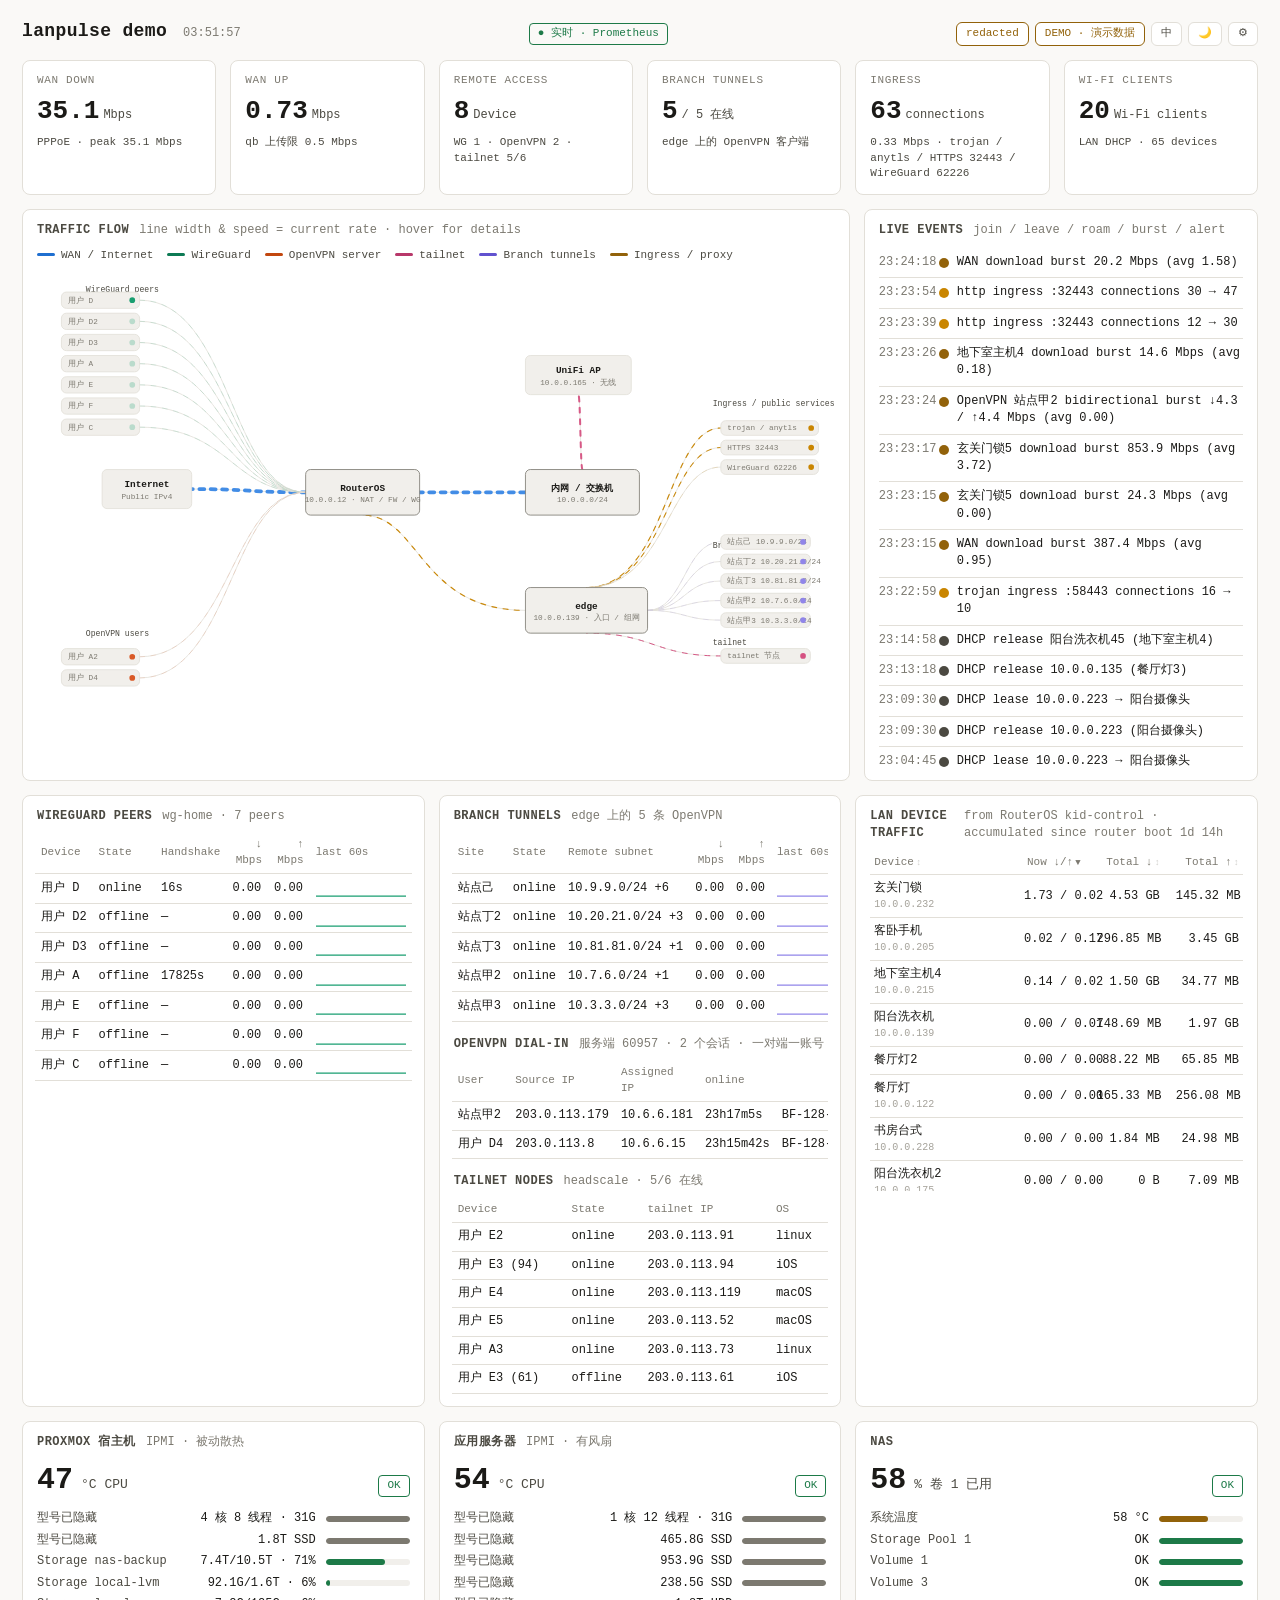
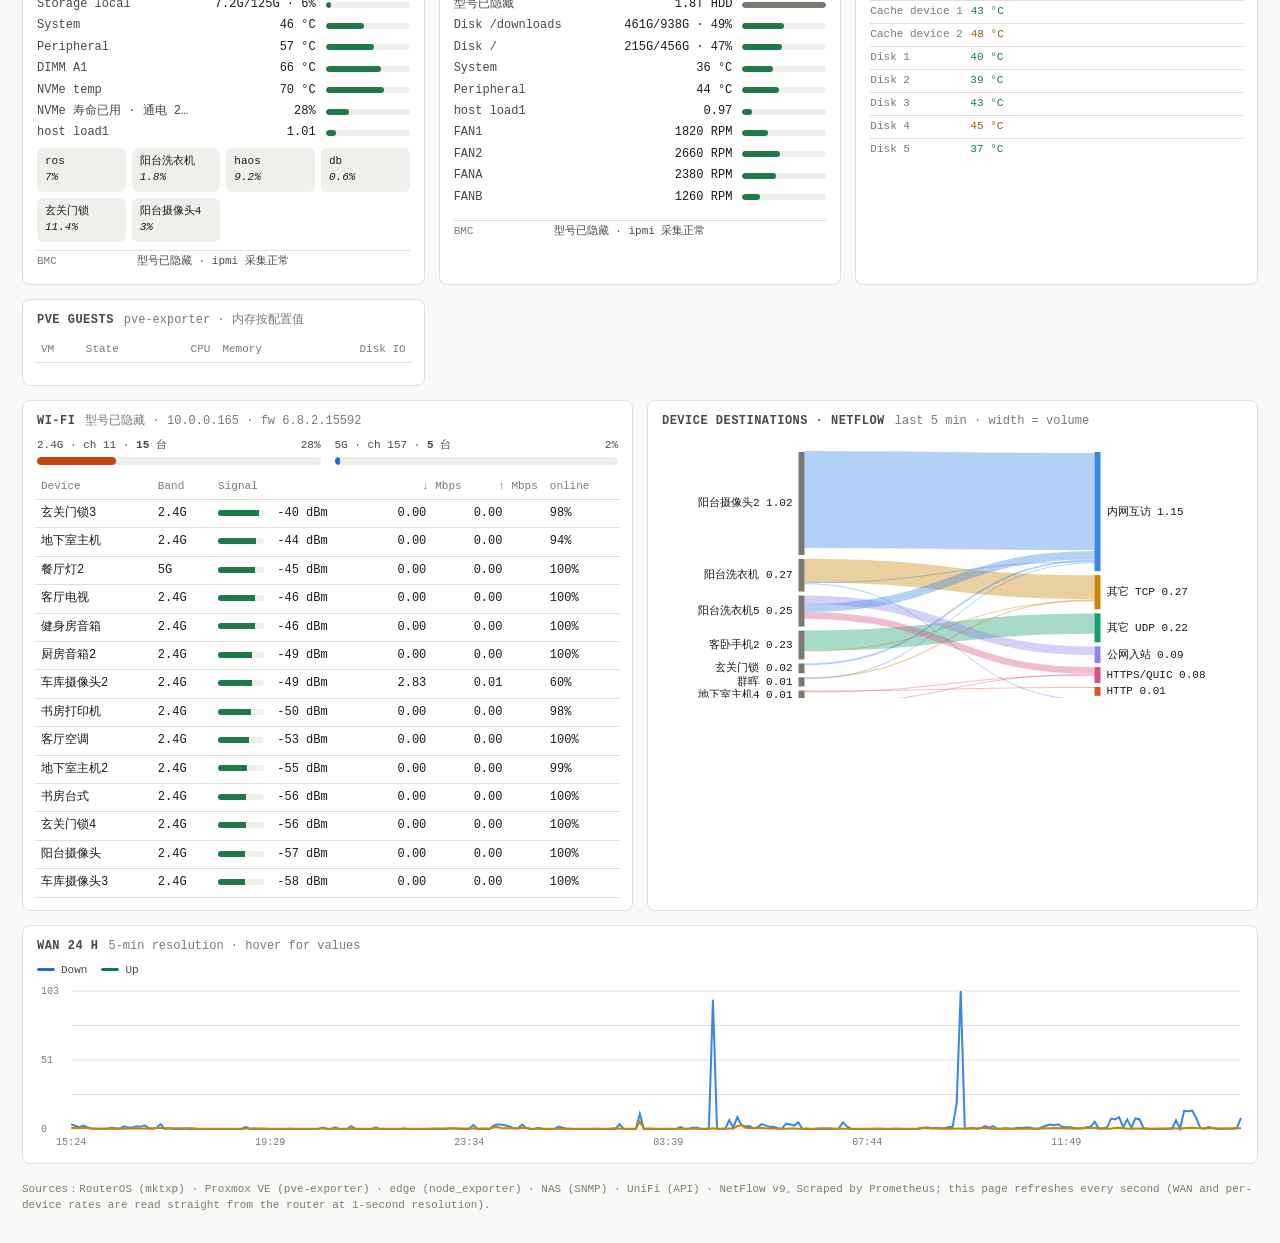
==== docs/demo/index.html @ 5fbbe5c6 "lanpulse: 家庭/小型网络的实时流向面板 一页看清: 谁在用带宽、流量从哪进来往哪去、隧道通不通、机器热不热。  - 1 秒粒度: WAN / 每设备 / 隧道速率直连路由器算差值, 不受 P" ====
<!doctype html>
<html lang="zh-CN">
<head>
<meta charset="utf-8">
<meta name="viewport" content="width=device-width, initial-scale=1">
<title>lanpulse</title>
<link rel="stylesheet" href="css/style.css">
</head>
<body>
<header>
  <h1 id="site-title">lanpulse</h1>
  <span class="sub" id="site-sub"><span id="clock">--:--:--</span></span>
  <span class="demo" id="live">● 实时 · Prometheus</span>
  <span class="topright">
    <button class="topbtn" id="btn-lang" title="中文 / English">EN</button>
    <button class="topbtn" id="btn-theme" title="亮色 / 暗色">☀</button>
    <a class="topbtn" id="btn-settings" href="settings.html" title="设置" style="text-decoration:none">⚙</a>
  </span>
</header>

<section class="grid tiles">
  <div class="tile"><div class="k">WAN 下行</div><div class="v" id="t-wan-down">0<small>Mbps</small></div><div class="d">PPPoE · 峰值 <span id="t-wan-down-max">0</span> Mbps</div></div>
  <div class="tile"><div class="k">WAN 上行</div><div class="v" id="t-wan-up">0<small>Mbps</small></div><div class="d">qb 上传限 0.5 Mbps</div></div>
  <div class="tile"><div class="k">远程接入</div><div class="v" id="t-remote">0<small>设备</small></div><div class="d"><span id="t-remote-d">WG 0 · OpenVPN 0 · tailnet 0</span></div></div>
  <div class="tile"><div class="k">分支隧道</div><div class="v" id="t-branch">5<small>/ 5 在线</small></div><div class="d">edge 上的 OpenVPN 客户端</div></div>
  <div class="tile"><div class="k">入口连接</div><div class="v" id="t-ingress">0<small>活跃</small></div><div class="d" id="t-ingress-d">-</div></div>
  <div class="tile"><div class="k">无线接入</div><div class="v" id="t-clash">0<small>Mbps</small></div><div class="d">内网 DHCP · <span id="t-clash-n">0</span> 台设备</div></div>
</section>

<section class="grid main">
  <div class="panel">
    <h2>流量流向图 <span class="hint">线的粗细与流速 = 当前速率 · 悬停看详情</span></h2>
    <div class="legend">
      <span><i style="background:var(--s-wan)"></i>WAN / 公网</span>
      <span><i style="background:var(--s-wg)"></i>WireGuard</span>
      <span><i style="background:var(--s-ovpn)"></i>OpenVPN 服务端</span>
      <span><i style="background:var(--s-ts)"></i>tailnet</span>
      <span><i style="background:var(--s-branch)"></i>分支隧道</span>
      <span><i style="background:var(--s-proxy)"></i>入口 / 代理</span>
    </div>
    <svg class="map" id="map" viewBox="0 0 980 560" role="img" aria-label="网络流量流向图"></svg>
  </div>
  <div class="panel">
    <h2>实时事件 <span class="hint">接入 / 断开 / 漫游 / 突发 / 告警</span></h2>
    <ul class="feed" id="feed"></ul>
  </div>
</section>

<section class="grid bottom">
  <div class="panel" id="p-wg">
    <h2>WireGuard 客户端 <span class="hint">wg-home · 7 peers</span></h2>
    <table id="wg-table"><thead><tr><th>设备</th><th>状态</th><th>握手</th><th class="num">↓ Mbps</th><th class="num">↑ Mbps</th><th>近 60s</th></tr></thead><tbody></tbody></table>
  </div>
  <div class="panel" id="p-br">
    <h2>分支站点隧道 <span class="hint">edge 上的 5 条 OpenVPN</span></h2>
    <table id="br-table"><thead><tr><th>站点</th><th>状态</th><th>对端网段</th><th class="num">↓ Mbps</th><th class="num">↑ Mbps</th><th>近 60s</th></tr></thead><tbody></tbody></table>
    <h2 style="margin-top:14px">OpenVPN 拨入 <span class="hint" id="ov-hint">服务端 60957</span></h2>
    <table id="ov-table"><thead><tr><th>身份</th><th>来源 IP</th><th>分配地址</th><th>在线</th><th class="num">↓/↑ Mbps</th></tr></thead><tbody></tbody></table>
    <h2 style="margin-top:14px">tailnet 终端 <span class="hint" id="ts-hint">headscale</span></h2>
    <table id="ts-table"><thead><tr><th>设备</th><th>状态</th><th>tailnet IP</th><th>系统</th></tr></thead><tbody></tbody></table>
  </div>
  <div class="panel" id="p-lan">
    <h2>内网设备流量 <span class="hint" id="top-hint">来自 ROS kid-control</span></h2>
    <div class="tscroll"><table id="top-table"><thead><tr>
      <th class="s" data-k="name">设备<span class="ar"></span></th>
      <th class="s num" data-k="rate">当前 ↓/↑<span class="ar"></span></th>
      <th class="s num" data-k="rxb">累计 ↓<span class="ar"></span></th>
      <th class="s num" data-k="txb">累计 ↑<span class="ar"></span></th>
    </tr></thead><tbody></tbody></table></div>
  </div>
</section>


<section class="grid hw">
  <div id="hw-panels" style="display:contents"></div>
  <div class="panel" id="p-nas">
    <h2 id="nas-title">NAS <span class="hint" id="nas-hint"></span></h2>
    <div class="hero"><span class="n" id="nas-vol">--</span><span class="u">% 卷 1 已用</span><span class="tag ok" id="nas-tag">RAID 正常</span></div>
    <div class="kv" id="nas-kv"></div>
    <ul class="sel" id="nas-disks"></ul>
  </div>
  <div class="panel" id="p-pve">
    <h2>PVE 虚拟机 <span class="hint">pve-exporter · 内存按配置值</span></h2>
    <table id="vm-table"><thead><tr><th>VM</th><th>状态</th><th class="num">CPU</th><th>内存</th><th class="num">磁盘 IO</th></tr></thead><tbody></tbody></table>
    <div class="kv" style="margin-top:10px" id="pve-kv"></div>
  </div>
</section>

<section class="grid hw">
  <div class="panel" id="p-unifi">
    <h2 id="wifi-title">Wi-Fi <span class="hint" id="wifi-hint">控制器 API · 信号 / 频段 / 速率</span></h2>
    <div class="util">
      <div><div class="lbl"><span>2.4 GHz · ch 6 · <b id="ap24n">0</b> 台</span><span id="ap24u">0%</span></div><div class="g"><i id="ap24g" style="background:var(--s-ovpn)"></i></div></div>
      <div><div class="lbl"><span>5 GHz · ch 149 (80M) · <b id="ap5n">0</b> 台</span><span id="ap5u">0%</span></div><div class="g"><i id="ap5g" style="background:var(--s-wan)"></i></div></div>
    </div>
    <table id="wifi-table"><thead><tr><th>设备</th><th>频段</th><th>信号</th><th class="num">↓ Mbps</th><th class="num">↑ Mbps</th><th>在线</th></tr></thead><tbody></tbody></table>
  </div>
  <div class="panel" id="p-netflow">
    <h2>设备去向 · NetFlow <span class="hint">近 5 分钟 · 带宽 = 流量</span></h2>
    <svg class="sankey" id="sankey" viewBox="0 0 560 260"></svg>
  </div>
</section>

<section class="grid history">
  <div class="panel" id="p-wan24">
    <h2>WAN 24 小时 <span class="hint">5 分钟粒度 · 悬停看数值</span></h2>
    <div class="legend"><span><i style="background:var(--s-wan)"></i>下行</span><span><i style="background:var(--s-wg)"></i>上行</span></div>
    <svg class="hist" id="hist" viewBox="0 0 1200 170" preserveAspectRatio="none"></svg>
  </div>
</section>

<footer id="site-footer"></footer>
<div class="tooltip" id="tip"></div>

<script src="demo/fixture.js"></script>
<script type="module" src="js/app.js"></script>
</body>
</html>
---- docs/demo/css/style.css ----
:root {
    color-scheme: dark;   /* 默认暗色; 亮色见下方 [data-theme="light"] */
    --surface-0: #111110; --surface-1: #1a1a19; --surface-2: #232322; --line: #2e2e2c;
    --text-primary: #f3f2ee; --text-secondary: #c3c2b7; --text-muted: #8b8a82; --text-dim: #6b6a63;
    --s-wan: #3987e5;      /* slot 1 blue    : WAN / 公网 */
    --s-ovpn: #d95926;     /* slot 2 orange  : OpenVPN 服务端用户 */
    --s-wg: #199e70;       /* slot 3 aqua    : WireGuard peers */
    --s-proxy: #c98500;    /* slot 4 yellow  : trojan/anytls 入口 + Clash 出口 */
    --s-ts: #d55181;       /* slot 5 magenta : tailnet */
    --s-branch: #9085e9;   /* slot 7 violet  : 分支站点隧道 */
    --good: #2f9e63; --warn: #c98500; --bad: #e66767;
    font-family: "JetBrains Mono", ui-monospace, SFMono-Regular, Menlo, Consolas, "Noto Sans Mono CJK SC", monospace;
  }

  /* 亮色主题 —— 语义色都重新取过, 保证在白底上对比度够 (暗色那套直接放白底会发飘) */
  :root[data-theme="light"] {
    color-scheme: light;
    --surface-0: #faf9f7; --surface-1: #ffffff; --surface-2: #f1efeb; --line: #e2dfd8;
    --text-primary: #1b1a17; --text-secondary: #4b4941; --text-muted: #7c7970; --text-dim: #a5a29a;
    --s-wan: #1f6fd0; --s-ovpn: #c2470f; --s-wg: #0d7a54; --s-proxy: #92620a;
    --s-ts: #b8386a; --s-branch: #6152cf;
    --good: #1d7a48; --warn: #92620a; --bad: #c23434;
  }

  /* 主题切换按钮 + 语言切换 */
  .topbtn { background: var(--surface-1); border: 1px solid var(--line); color: var(--text-secondary);
            border-radius: 6px; padding: 3px 9px; font: inherit; font-size: 11px; cursor: pointer; }
  .topbtn:hover { color: var(--text-primary); border-color: var(--text-muted); }
  .topright { margin-left: auto; display: flex; gap: 6px; align-items: center; }
  * { box-sizing: border-box; }
  html, body { margin: 0; background: var(--surface-0); color: var(--text-primary); }
  body { padding: 18px 22px 32px; font-size: 13px; line-height: 1.45; }
  header { display: flex; align-items: baseline; gap: 16px; flex-wrap: wrap; margin-bottom: 14px; }
  header h1 { font-size: 18px; margin: 0; font-weight: 600; letter-spacing: .02em; }
  header .sub { color: var(--text-muted); font-size: 12px; }
  header .demo { margin-left: auto; color: var(--good) !important; border-color: var(--good) !important; font-size: 11px; color: var(--warn); border: 1px solid var(--warn); border-radius: 4px; padding: 2px 8px; }
  .grid { display: grid; gap: 14px; }
  .tiles { grid-template-columns: repeat(auto-fit, minmax(170px, 1fr)); }
  .tile { background: var(--surface-1); border: 1px solid var(--line); border-radius: 8px; padding: 12px 14px; }
  .tile .k { color: var(--text-muted); font-size: 11px; text-transform: uppercase; letter-spacing: .06em; }
  .tile .v { font-size: 26px; font-weight: 600; margin-top: 4px; font-variant-numeric: tabular-nums; }
  .tile .v small { font-size: 12px; color: var(--text-secondary); font-weight: 400; margin-left: 4px; }
  .tile .d { color: var(--text-secondary); font-size: 11px; margin-top: 4px; }
  .main { grid-template-columns: minmax(0, 2.1fr) minmax(300px, 1fr); margin-top: 14px; }
  .panel { background: var(--surface-1); border: 1px solid var(--line); border-radius: 8px; padding: 12px 14px; min-width: 0; }
  .panel h2 { font-size: 12px; font-weight: 600; color: var(--text-secondary); margin: 0 0 8px; letter-spacing: .04em; text-transform: uppercase; display: flex; gap: 10px; align-items: center; }
  .panel h2 .hint { font-weight: 400; color: var(--text-muted); text-transform: none; letter-spacing: 0; }
  .legend { display: flex; gap: 14px; flex-wrap: wrap; font-size: 11px; color: var(--text-secondary); margin: 6px 0 2px; }
  .legend i { display: inline-block; width: 18px; height: 3px; border-radius: 2px; vertical-align: middle; margin-right: 6px; }
  svg.map { width: 100%; height: auto; display: block; overflow: visible; }
  svg.map text { font-family: inherit; fill: var(--text-primary); }
  svg.map .node rect { fill: var(--surface-2); stroke: var(--line); stroke-width: 1; rx: 6; }
  svg.map .node.core rect { stroke: var(--text-muted); }
  svg.map .node .name { font-size: 11.5px; font-weight: 600; }
  svg.map .node .sub { font-size: 9.5px; fill: var(--text-muted); }
  svg.map .edge-bg { stroke: var(--line); stroke-width: 1; fill: none; }
  svg.map .edge { fill: none; stroke-linecap: round; opacity: .95; }
  svg.map .edge.idle { opacity: .18; }
  svg.map .elabel { font-size: 10px; fill: var(--text-secondary); font-variant-numeric: tabular-nums; paint-order: stroke; stroke: var(--surface-1); stroke-width: 3px; }
  svg.map .peer rect { fill: var(--surface-2); stroke: var(--line); rx: 4; }
  svg.map .peer .name { font-size: 10px; }
  svg.map .peer .sub { font-size: 9px; fill: var(--text-muted); }
  svg.map .dot { r: 3.2; }
  .feed { list-style: none; margin: 0; padding: 0; max-height: 520px; overflow: auto; font-size: 12px; }
  .feed li { display: grid; grid-template-columns: 52px 10px 1fr; gap: 8px; padding: 6px 0; border-bottom: 1px solid var(--line); align-items: start; }
  .feed li .t { color: var(--text-muted); font-variant-numeric: tabular-nums; }
  .feed li .c { width: 10px; height: 10px; border-radius: 50%; margin-top: 4px; }
  .feed li .m b { font-weight: 600; }
  .feed li.new { animation: flash 1.6s ease-out; }
  @keyframes flash { from { background: var(--surface-2); } to { background: transparent; } }
  .bottom { grid-template-columns: repeat(auto-fit, minmax(320px, 1fr)); margin-top: 14px; }
  table { width: 100%; border-collapse: collapse; font-size: 12px; }
  th { text-align: left; color: var(--text-muted); font-weight: 500; font-size: 11px; padding: 4px 6px; border-bottom: 1px solid var(--line); }
  td { padding: 5px 6px; border-bottom: 1px solid var(--line); font-variant-numeric: tabular-nums; white-space: nowrap; }
  td.num, th.num { text-align: right; }
  .st { display: inline-block; width: 8px; height: 8px; border-radius: 50%; margin-right: 6px; vertical-align: middle; }
  .spark { width: 90px; height: 18px; vertical-align: middle; }
  .spark path { fill: none; stroke-width: 1.5; }
  .bar { height: 6px; border-radius: 3px; background: var(--s-wan); display: inline-block; vertical-align: middle; }
  .tooltip { position: fixed; pointer-events: none; background: var(--surface-2); border: 1px solid var(--line); border-radius: 6px; padding: 8px 10px; font-size: 11.5px; color: var(--text-primary); z-index: 10; display: none; min-width: 180px; box-shadow: 0 6px 20px rgba(0,0,0,.4); }
  .tooltip .tt { color: var(--text-muted); font-size: 10.5px; margin-bottom: 4px; }
  .tooltip b { font-weight: 600; }
  .history { grid-template-columns: 1fr; margin-top: 14px; }
  svg.hist { width: 100%; height: 170px; display: block; }
  svg.hist .grid line { stroke: var(--line); stroke-width: 1; }
  svg.hist .axis text { fill: var(--text-muted); font-size: 10px; font-family: inherit; }
  svg.hist .area { opacity: .18; }
  svg.hist .ln { fill: none; stroke-width: 2; }
  svg.hist .cross { stroke: var(--text-muted); stroke-dasharray: 3 3; }
  .hw { grid-template-columns: repeat(auto-fit, minmax(340px, 1fr)); margin-top: 14px; }
  .kv { display: grid; grid-template-columns: 1fr auto auto; gap: 4px 10px; font-size: 12px; align-items: center; }
  .kv .k { color: var(--text-secondary); white-space: nowrap; overflow: hidden; text-overflow: ellipsis; }
  .kv .v { font-variant-numeric: tabular-nums; text-align: right; white-space: nowrap; }
  .kv .g { width: 84px; height: 6px; background: var(--surface-2); border-radius: 3px; overflow: hidden; }
  .kv .g i { display: block; height: 100%; border-radius: 3px; }
  .hero { display: flex; align-items: baseline; gap: 8px; margin: 2px 0 8px; }
  .hero .n { font-size: 30px; font-weight: 600; font-variant-numeric: tabular-nums; }
  .hero .u { color: var(--text-secondary); }
  .hero .tag { margin-left: auto; font-size: 11px; padding: 2px 8px; border-radius: 4px; border: 1px solid var(--line); color: var(--text-secondary); }
  .tag.ok { color: var(--good); border-color: var(--good); } .tag.warn { color: var(--warn); border-color: var(--warn); } .tag.bad { color: var(--bad); border-color: var(--bad); }
  .sel { list-style: none; margin: 8px 0 0; padding: 0; font-size: 11px; color: var(--text-secondary); }
  .sel li { padding: 3px 0; border-top: 1px solid var(--line); display: flex; gap: 8px; }
  .sel li .t { color: var(--text-muted); font-variant-numeric: tabular-nums; min-width: 92px; }
  .cores { display: grid; grid-template-columns: repeat(4, 1fr); gap: 6px; margin-top: 6px; }
  .core { background: var(--surface-2); border-radius: 6px; padding: 6px 8px; font-size: 11px; }
  .core b { display: block; font-size: 16px; font-variant-numeric: tabular-nums; }
  .core .f { color: var(--text-muted); }
  .rssi { display: inline-block; width: 46px; height: 6px; background: var(--surface-2); border-radius: 3px; vertical-align: middle; margin-right: 6px; overflow: hidden; }
  .rssi i { display: block; height: 100%; }
  .band { display: inline-block; font-size: 10px; padding: 0 5px; border-radius: 3px; border: 1px solid var(--line); color: var(--text-secondary); }
  .util { display: flex; gap: 14px; margin: 4px 0 10px; }
  .util > div { flex: 1; }
  .util .lbl { font-size: 11px; color: var(--text-secondary); display: flex; justify-content: space-between; }
  .util .g { height: 8px; background: var(--surface-2); border-radius: 4px; overflow: hidden; margin-top: 3px; }
  .util .g i { display: block; height: 100%; border-radius: 4px; }
  svg.sankey { width: 100%; height: 260px; display: block; }
  svg.sankey text { font-family: inherit; font-size: 11px; fill: var(--text-primary); }
  svg.sankey .small { font-size: 10px; fill: var(--text-muted); }
  svg.sankey path.flow { fill-opacity: .45; stroke: none; transition: d .6s; }
  svg.sankey path.flow:hover { fill-opacity: .8; }
  footer { color: var(--text-muted); font-size: 11px; margin-top: 18px; }
  @media (max-width: 1100px) { .main { grid-template-columns: 1fr; } }

  /* --- 响应式: 表格独立横向滚动, 页面本身不横向滚动 --- */
  .tw { overflow-x: auto; -webkit-overflow-scrolling: touch; margin: 0 -2px; }
  /* overflow-y:auto 会让 overflow-x 隐式变成 auto, 冒出一条没用的横向滚动条 */
  .tscroll { max-height: 340px; overflow-y: auto; overflow-x: hidden; }
  /* 设备名 + IP 分两行, 设备列吸收剩余宽度并省略超长部分, 否则数值列会被挤出面板 */
  #top-table { table-layout: fixed; width: 100%; }
  #top-table td:first-child { max-width: 0; overflow: hidden; text-overflow: ellipsis; white-space: nowrap; }
  #top-table td:first-child .ipl { display: block; font-size: 10px; color: var(--text-dim); }
  /* 固定布局下每列宽度要给够, 否则 nowrap 的数字会互相压上去 (0.65 和 207.46 MB 粘一起) */
  #top-table th:not(:first-child), #top-table td:not(:first-child) { white-space: nowrap; padding-left: 10px; }
  #top-table th:nth-child(2), #top-table td:nth-child(2) { width: 6.6em; }
  #top-table th:nth-child(3), #top-table td:nth-child(3),
  #top-table th:nth-child(4), #top-table td:nth-child(4) { width: 7.2em; }
  th.s { cursor: pointer; user-select: none; white-space: nowrap; }
  th.s:hover { color: var(--text-primary); }
  th.s .ar { opacity: .35; font-size: 9px; margin-left: 2px; }
  th.s.on .ar { opacity: 1; }
  .tw table { min-width: 100%; }
  svg#map { min-width: 720px; }
  .mapwrap { overflow-x: auto; -webkit-overflow-scrolling: touch; }
  @media (max-width: 820px) {
    body { padding: 10px; }
    .panel { padding: 10px; }
    table { font-size: 11px; }
    th, td { padding: 4px 4px; }
    td:first-child { max-width: 42vw; overflow: hidden; text-overflow: ellipsis; }
    .util { flex-direction: column; gap: 10px; }
    .rssi { width: 34px; }
    .spark { width: 56px; }
    header h1 { font-size: 15px; }
    .tiles { grid-template-columns: repeat(2, 1fr) !important; }
  }
  @media (max-width: 520px) {
    #wifi-table th:nth-child(6), #wifi-table td:nth-child(6),
    #wg-table th:nth-child(6), #wg-table td:nth-child(6),
    #br-table th:nth-child(6), #br-table td:nth-child(6),
    #vm-table th:nth-child(5), #vm-table td:nth-child(5) { display: none; }
  }
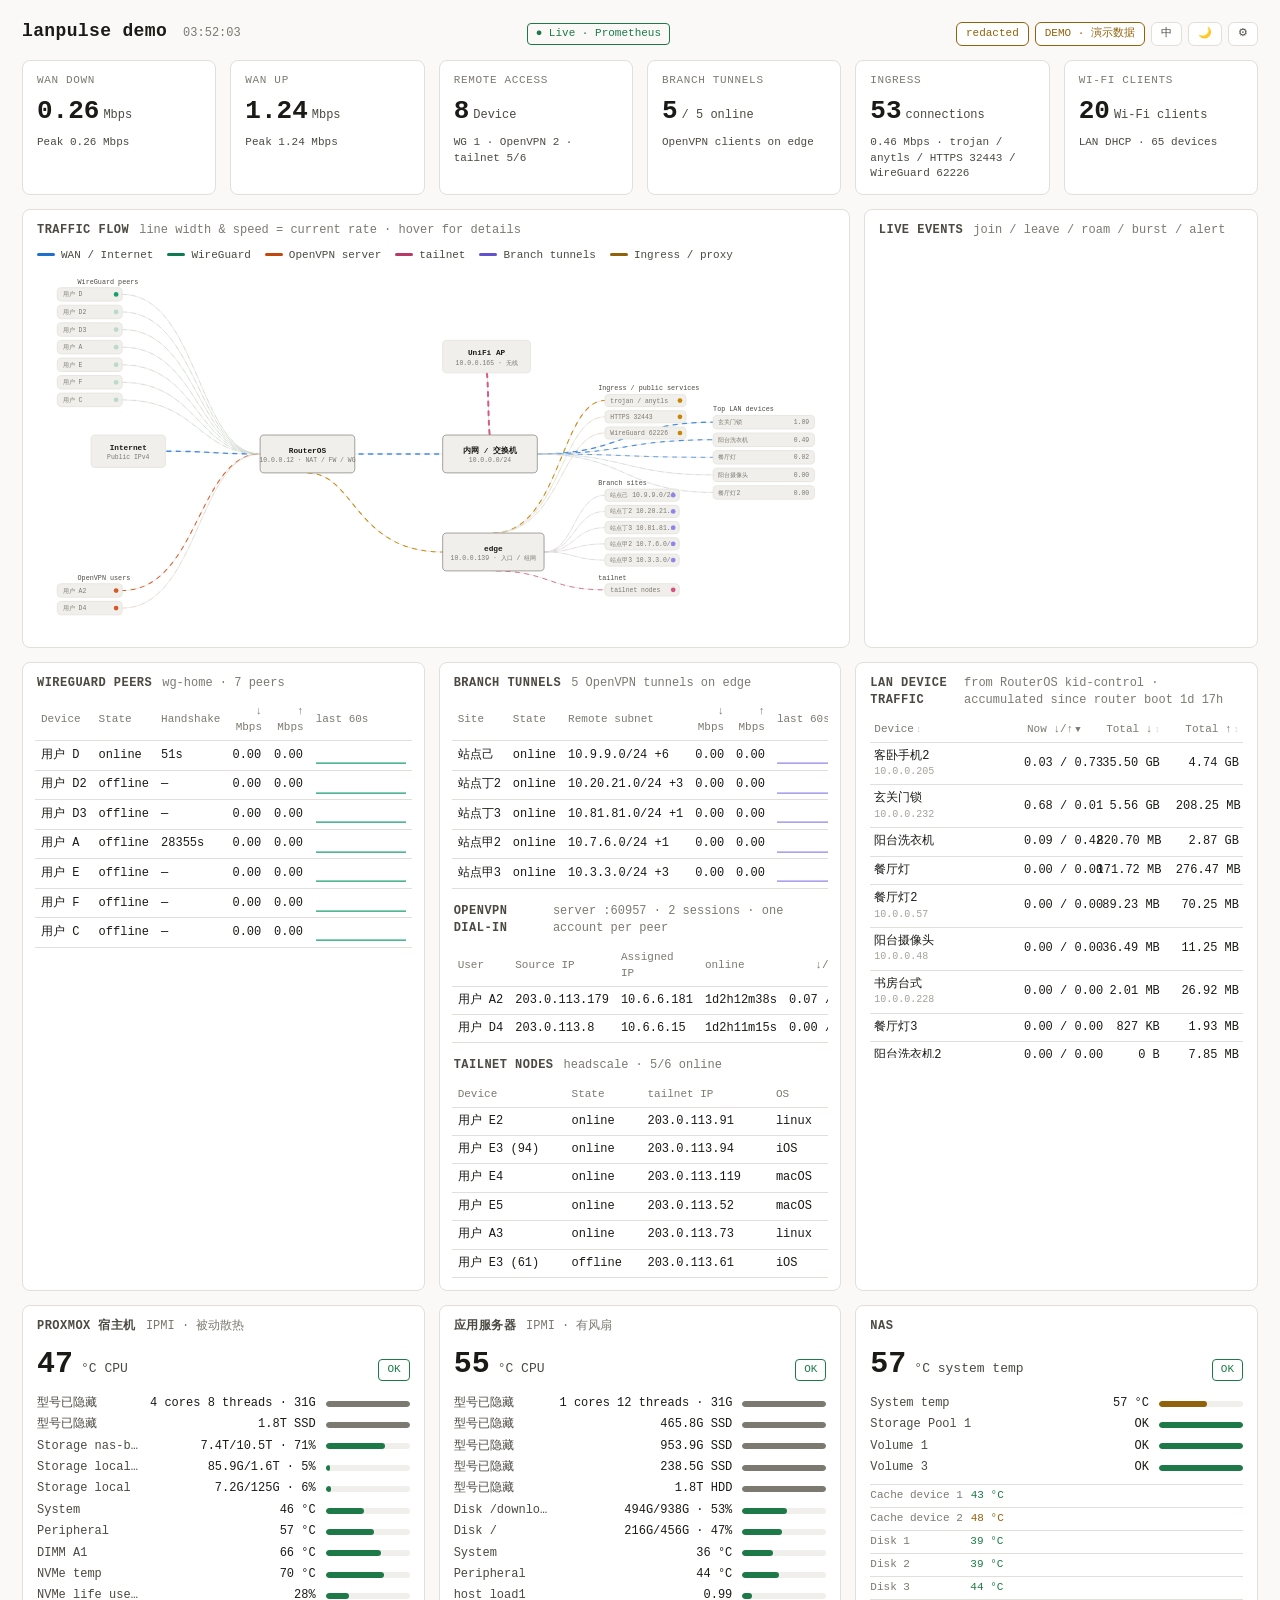
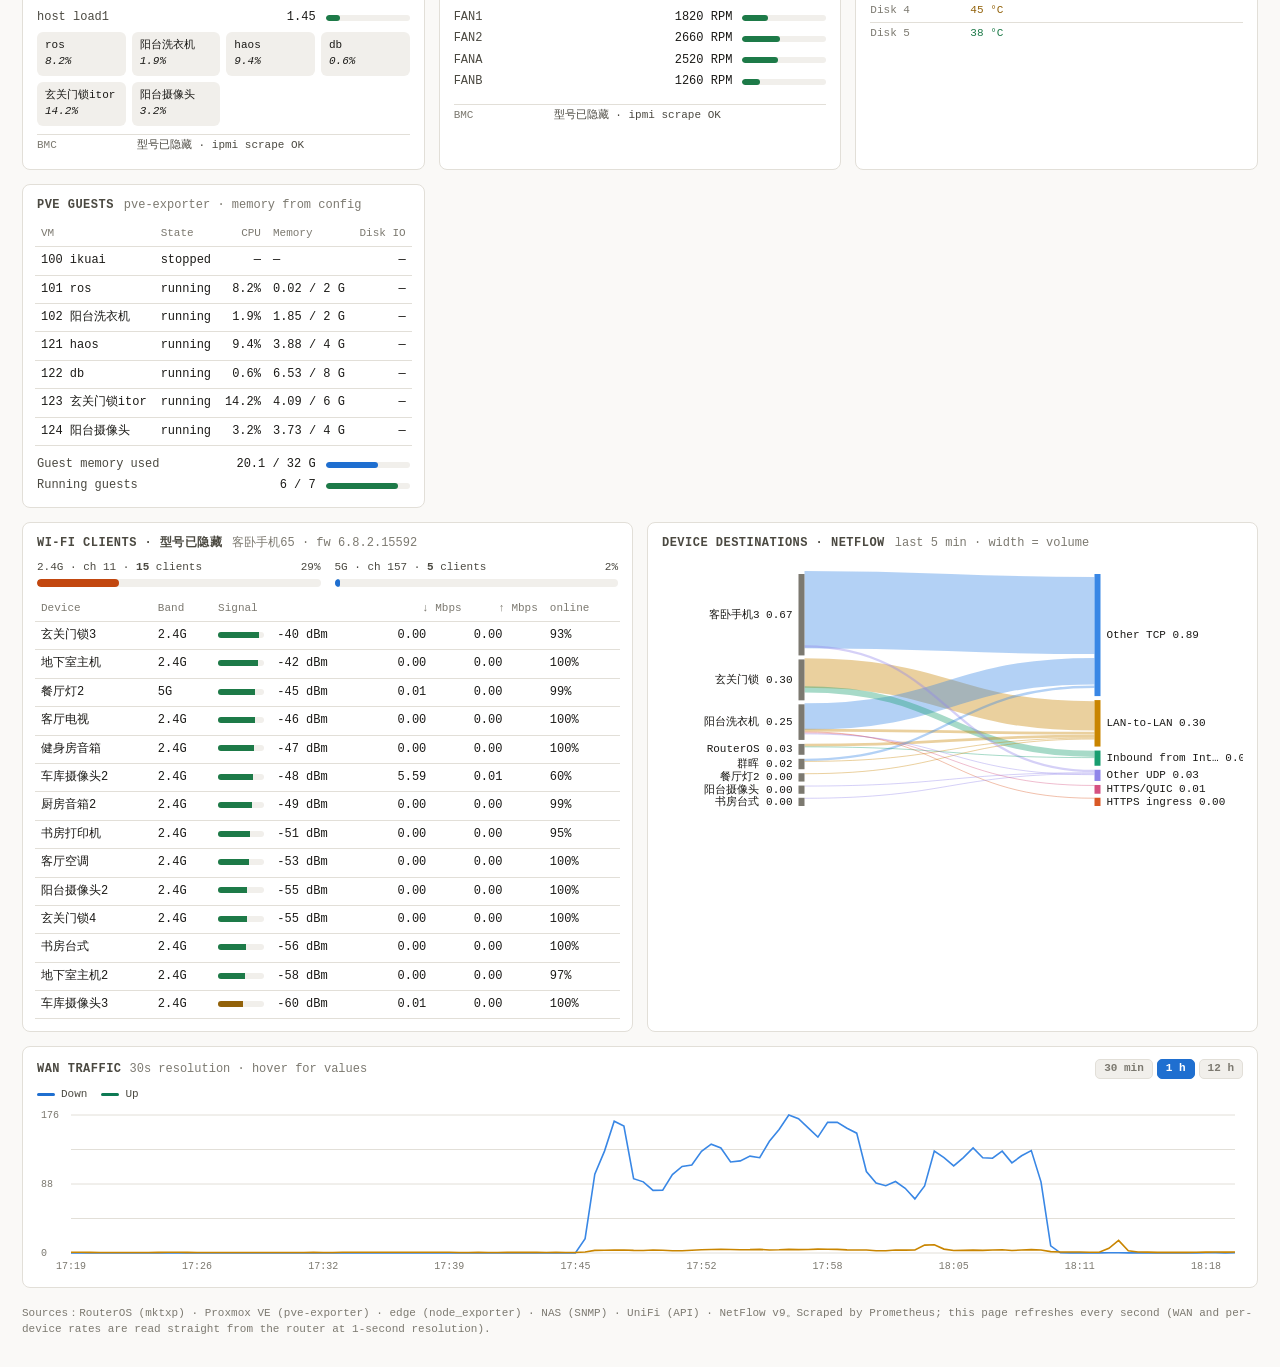
==== commit 119510fb: "Rework the flow map so no two links cross The map had links crossing each other everywhere. The caus" ====
--- a/docs/demo/index.html
+++ b/docs/demo/index.html
@@ -18,13 +18,16 @@
   </span>
 </header>
 
+<!-- 数据源自检: 有问题才显示。首次部署时这块比任何文档都管用 -->
+<section id="health" class="hide"></section>
+
 <section class="grid tiles">
-  <div class="tile"><div class="k">WAN 下行</div><div class="v" id="t-wan-down">0<small>Mbps</small></div><div class="d">PPPoE · 峰值 <span id="t-wan-down-max">0</span> Mbps</div></div>
-  <div class="tile"><div class="k">WAN 上行</div><div class="v" id="t-wan-up">0<small>Mbps</small></div><div class="d">qb 上传限 0.5 Mbps</div></div>
+  <div class="tile"><div class="k">WAN 下行</div><div class="v" id="t-wan-down">0<small>Mbps</small></div><div class="d" id="t-wan-down-d"></div></div>
+  <div class="tile"><div class="k">WAN 上行</div><div class="v" id="t-wan-up">0<small>Mbps</small></div><div class="d" id="t-wan-up-d"></div></div>
   <div class="tile"><div class="k">远程接入</div><div class="v" id="t-remote">0<small>设备</small></div><div class="d"><span id="t-remote-d">WG 0 · OpenVPN 0 · tailnet 0</span></div></div>
-  <div class="tile"><div class="k">分支隧道</div><div class="v" id="t-branch">5<small>/ 5 在线</small></div><div class="d">edge 上的 OpenVPN 客户端</div></div>
+  <div class="tile"><div class="k">分支隧道</div><div class="v" id="t-branch">0</div><div class="d" id="t-branch-d"></div></div>
   <div class="tile"><div class="k">入口连接</div><div class="v" id="t-ingress">0<small>活跃</small></div><div class="d" id="t-ingress-d">-</div></div>
-  <div class="tile"><div class="k">无线接入</div><div class="v" id="t-clash">0<small>Mbps</small></div><div class="d">内网 DHCP · <span id="t-clash-n">0</span> 台设备</div></div>
+  <div class="tile"><div class="k">无线接入</div><div class="v" id="t-clash">0<small>Mbps</small></div><div class="d" id="t-clash-d"></div></div>
 </section>
 
 <section class="grid main">
@@ -38,7 +41,7 @@
       <span><i style="background:var(--s-branch)"></i>分支隧道</span>
       <span><i style="background:var(--s-proxy)"></i>入口 / 代理</span>
     </div>
-    <svg class="map" id="map" viewBox="0 0 980 560" role="img" aria-label="网络流量流向图"></svg>
+    <svg class="map" id="map" viewBox="0 0 1100 560" role="img" aria-label="网络流量流向图"></svg>
   </div>
   <div class="panel">
     <h2>实时事件 <span class="hint">接入 / 断开 / 漫游 / 突发 / 告警</span></h2>
@@ -52,9 +55,9 @@
     <table id="wg-table"><thead><tr><th>设备</th><th>状态</th><th>握手</th><th class="num">↓ Mbps</th><th class="num">↑ Mbps</th><th>近 60s</th></tr></thead><tbody></tbody></table>
   </div>
   <div class="panel" id="p-br">
-    <h2>分支站点隧道 <span class="hint">edge 上的 5 条 OpenVPN</span></h2>
+    <h2>分支站点隧道 <span class="hint" id="br-hint"></span></h2>
     <table id="br-table"><thead><tr><th>站点</th><th>状态</th><th>对端网段</th><th class="num">↓ Mbps</th><th class="num">↑ Mbps</th><th>近 60s</th></tr></thead><tbody></tbody></table>
-    <h2 style="margin-top:14px">OpenVPN 拨入 <span class="hint" id="ov-hint">服务端 60957</span></h2>
+    <h2 style="margin-top:14px">OpenVPN 拨入 <span class="hint" id="ov-hint"></span></h2>
     <table id="ov-table"><thead><tr><th>身份</th><th>来源 IP</th><th>分配地址</th><th>在线</th><th class="num">↓/↑ Mbps</th></tr></thead><tbody></tbody></table>
     <h2 style="margin-top:14px">tailnet 终端 <span class="hint" id="ts-hint">headscale</span></h2>
     <table id="ts-table"><thead><tr><th>设备</th><th>状态</th><th>tailnet IP</th><th>系统</th></tr></thead><tbody></tbody></table>
@@ -75,7 +78,7 @@
   <div id="hw-panels" style="display:contents"></div>
   <div class="panel" id="p-nas">
     <h2 id="nas-title">NAS <span class="hint" id="nas-hint"></span></h2>
-    <div class="hero"><span class="n" id="nas-vol">--</span><span class="u">% 卷 1 已用</span><span class="tag ok" id="nas-tag">RAID 正常</span></div>
+    <div class="hero"><span class="n" id="nas-vol">--</span><span class="u">°C 系统温度</span><span class="tag ok" id="nas-tag">RAID 正常</span></div>
     <div class="kv" id="nas-kv"></div>
     <ul class="sel" id="nas-disks"></ul>
   </div>
@@ -88,10 +91,9 @@
 
 <section class="grid hw">
   <div class="panel" id="p-unifi">
-    <h2 id="wifi-title">Wi-Fi <span class="hint" id="wifi-hint">控制器 API · 信号 / 频段 / 速率</span></h2>
+    <h2><span id="wifi-title">无线接入</span> <span class="hint" id="wifi-hint"></span></h2>
     <div class="util">
-      <div><div class="lbl"><span>2.4 GHz · ch 6 · <b id="ap24n">0</b> 台</span><span id="ap24u">0%</span></div><div class="g"><i id="ap24g" style="background:var(--s-ovpn)"></i></div></div>
-      <div><div class="lbl"><span>5 GHz · ch 149 (80M) · <b id="ap5n">0</b> 台</span><span id="ap5u">0%</span></div><div class="g"><i id="ap5g" style="background:var(--s-wan)"></i></div></div>
+      <!-- renderWifi() 按实际射频重建这两行 -->
     </div>
     <table id="wifi-table"><thead><tr><th>设备</th><th>频段</th><th>信号</th><th class="num">↓ Mbps</th><th class="num">↑ Mbps</th><th>在线</th></tr></thead><tbody></tbody></table>
   </div>
@@ -103,9 +105,10 @@
 
 <section class="grid history">
   <div class="panel" id="p-wan24">
-    <h2>WAN 24 小时 <span class="hint">5 分钟粒度 · 悬停看数值</span></h2>
+    <h2>WAN 流量 <span class="hint" id="hist-hint"></span>
+      <span class="rangebtns" id="hist-range"></span></h2>
     <div class="legend"><span><i style="background:var(--s-wan)"></i>下行</span><span><i style="background:var(--s-wg)"></i>上行</span></div>
-    <svg class="hist" id="hist" viewBox="0 0 1200 170" preserveAspectRatio="none"></svg>
+    <svg class="hist" id="hist"></svg>
   </div>
 </section>
 
--- a/docs/demo/css/style.css
+++ b/docs/demo/css/style.css
@@ -159,3 +159,27 @@
     #br-table th:nth-child(6), #br-table td:nth-child(6),
     #vm-table th:nth-child(5), #vm-table td:nth-child(5) { display: none; }
   }
+
+  /* 首屏自检 */
+  #health { background: var(--surface-1); border: 1px solid var(--warn); border-left-width: 3px;
+            border-radius: 8px; padding: 12px 14px; margin-bottom: 14px; }
+  #health.hide { display: none; }
+  #health h3 { margin: 0 0 8px; font-size: 13px; color: var(--warn); display: flex; align-items: center; gap: 8px; }
+  #health h3 button { margin-left: auto; background: none; border: 1px solid var(--line);
+            color: var(--text-muted); border-radius: 5px; font: inherit; font-size: 11px;
+            padding: 2px 8px; cursor: pointer; }
+  #health ul { margin: 0; padding: 0; list-style: none; }
+  #health li { padding: 6px 0; border-top: 1px solid var(--line); font-size: 12px; }
+  #health li:first-child { border-top: 0; }
+  #health .lbl { color: var(--text-primary); font-weight: 600; }
+  #health .hint { color: var(--text-secondary); display: block; margin-top: 2px; line-height: 1.6; }
+  #health a { color: var(--s-wan); }
+
+  /* WAN 曲线的时间档位按钮 */
+  .rangebtns { margin-left: auto; display: inline-flex; gap: 4px; }
+  .rangebtns button { background: var(--surface-2); border: 1px solid var(--line);
+        color: var(--text-muted); border-radius: 5px; font: inherit; font-size: 11px;
+        padding: 1px 8px; cursor: pointer; }
+  .rangebtns button:hover { color: var(--text-primary); }
+  .rangebtns button.on { background: var(--s-wan); border-color: var(--s-wan); color: #fff; }
+  #p-wan24 h2 { display: flex; align-items: center; gap: 8px; }
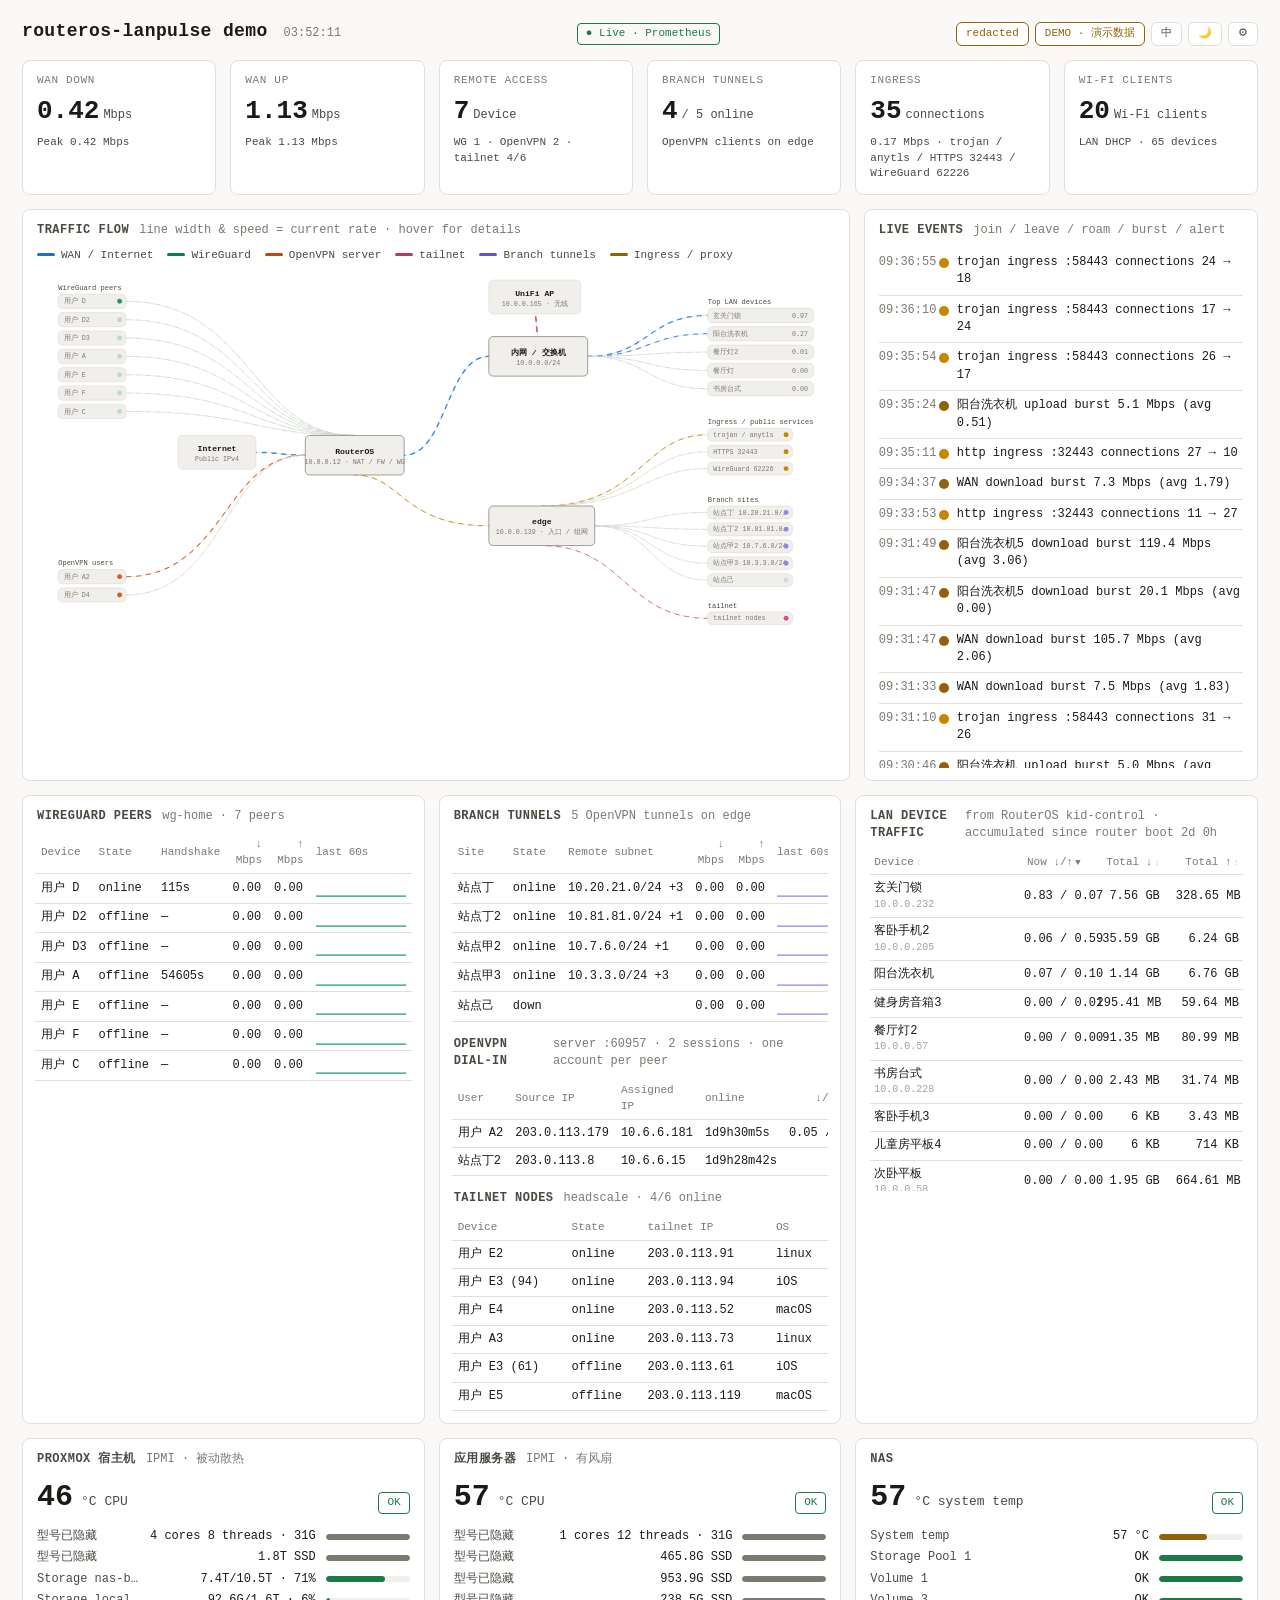
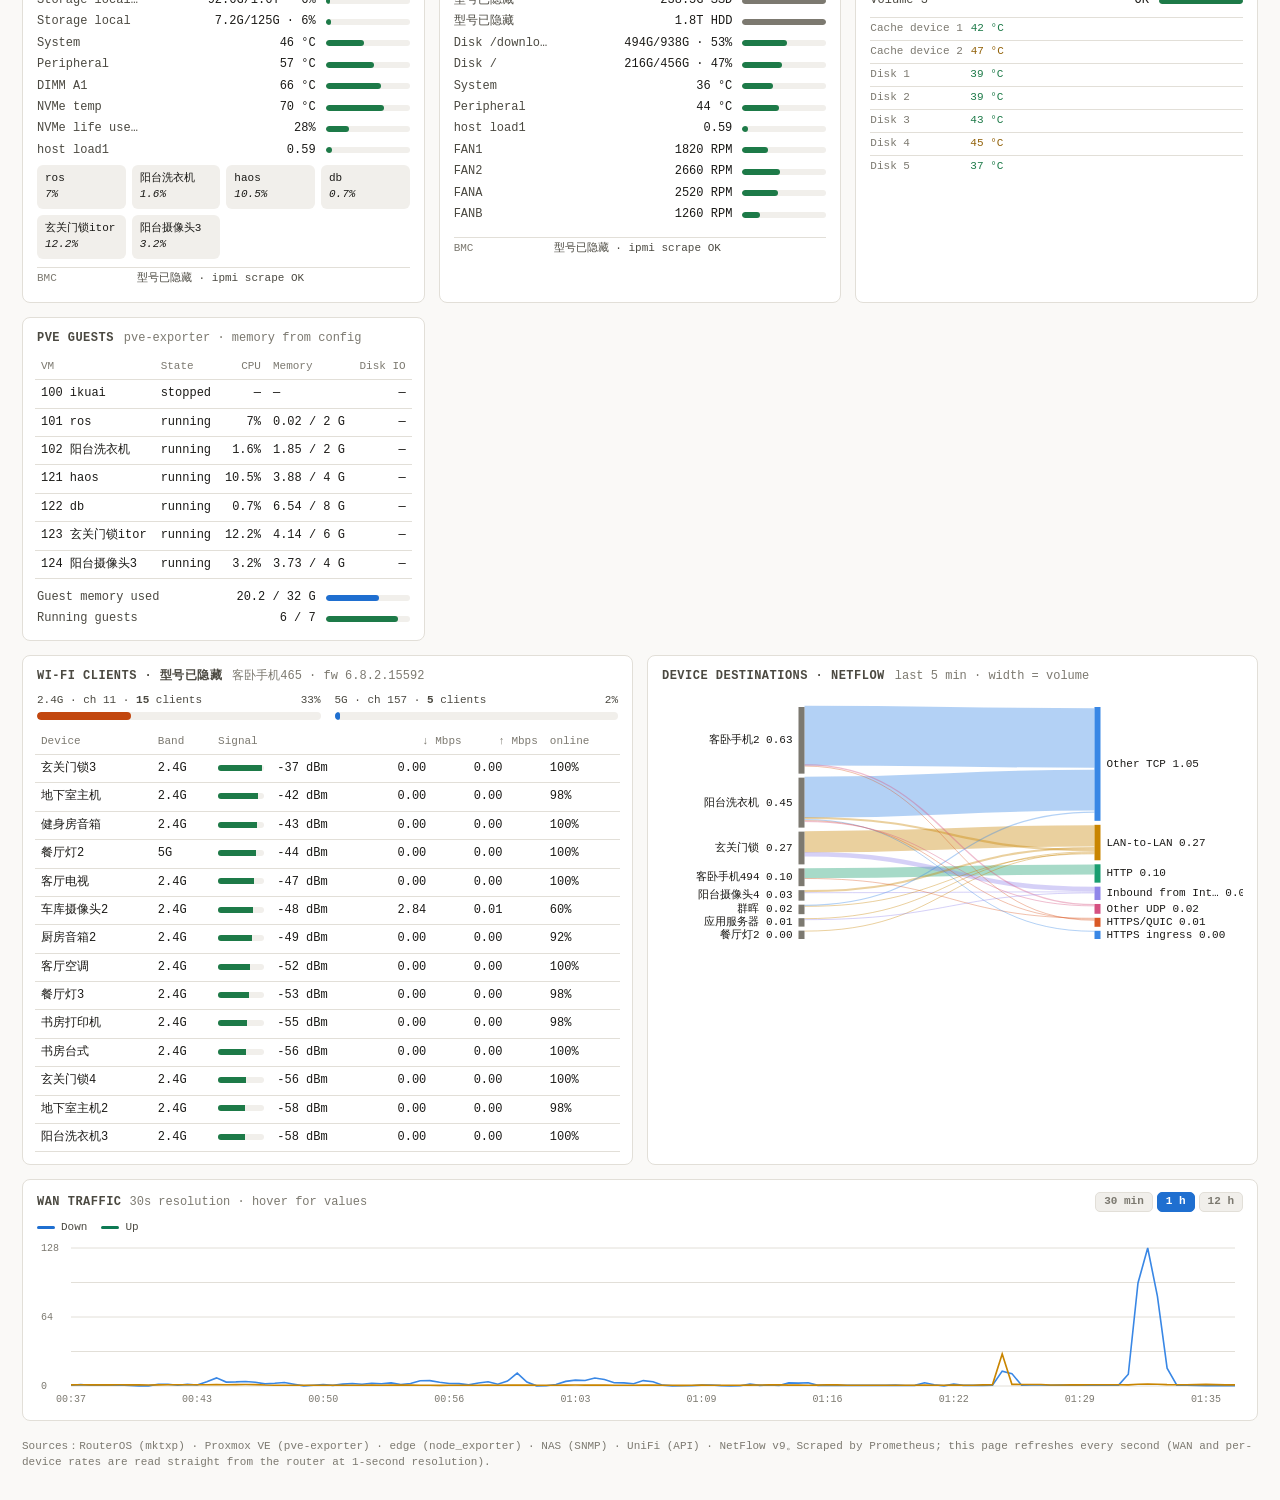
==== commit bf62e200: "Give the demo's settings page its translations make-demo.py injected the fixture into index.html onl" ====
--- a/docs/demo/index.html
+++ b/docs/demo/index.html
@@ -3,12 +3,12 @@
 <head>
 <meta charset="utf-8">
 <meta name="viewport" content="width=device-width, initial-scale=1">
-<title>lanpulse</title>
+<title>routeros-lanpulse</title>
 <link rel="stylesheet" href="css/style.css">
 </head>
 <body>
 <header>
-  <h1 id="site-title">lanpulse</h1>
+  <h1 id="site-title">routeros-lanpulse</h1>
   <span class="sub" id="site-sub"><span id="clock">--:--:--</span></span>
   <span class="demo" id="live">● 实时 · Prometheus</span>
   <span class="topright">
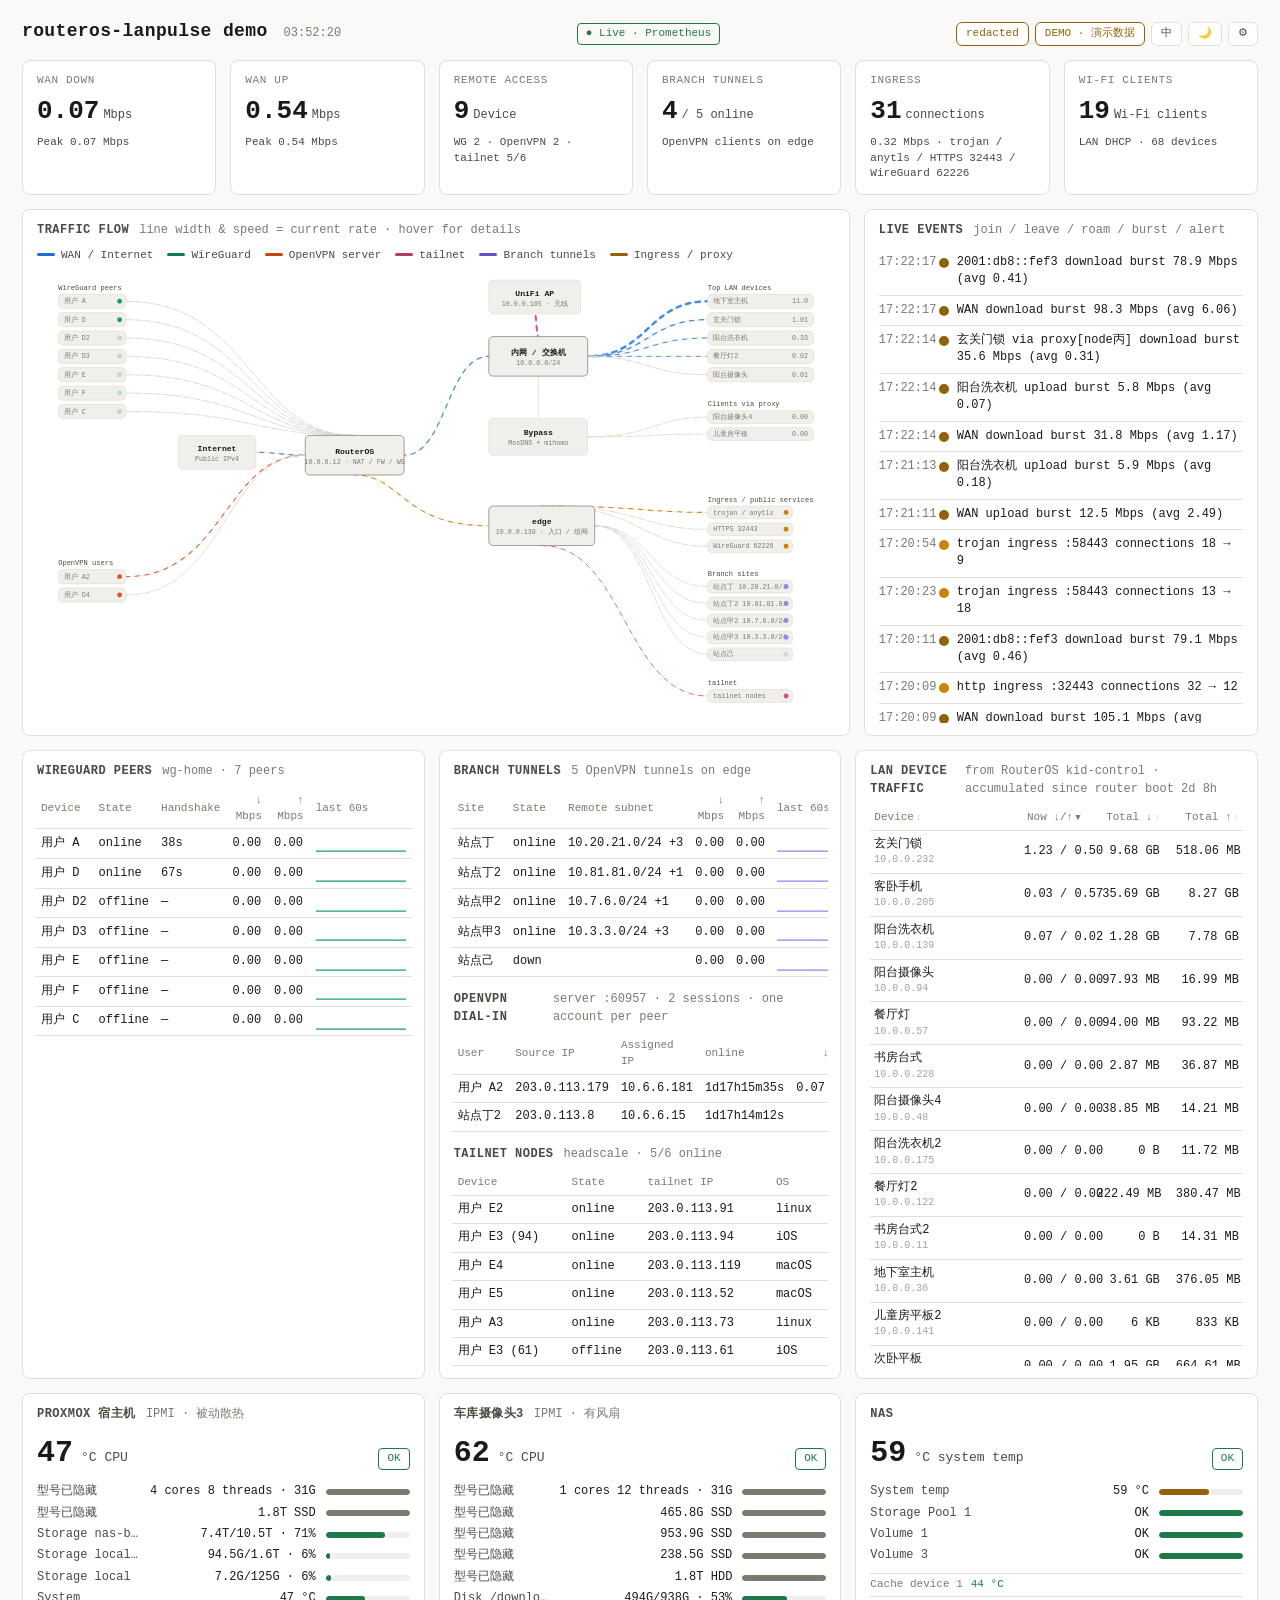
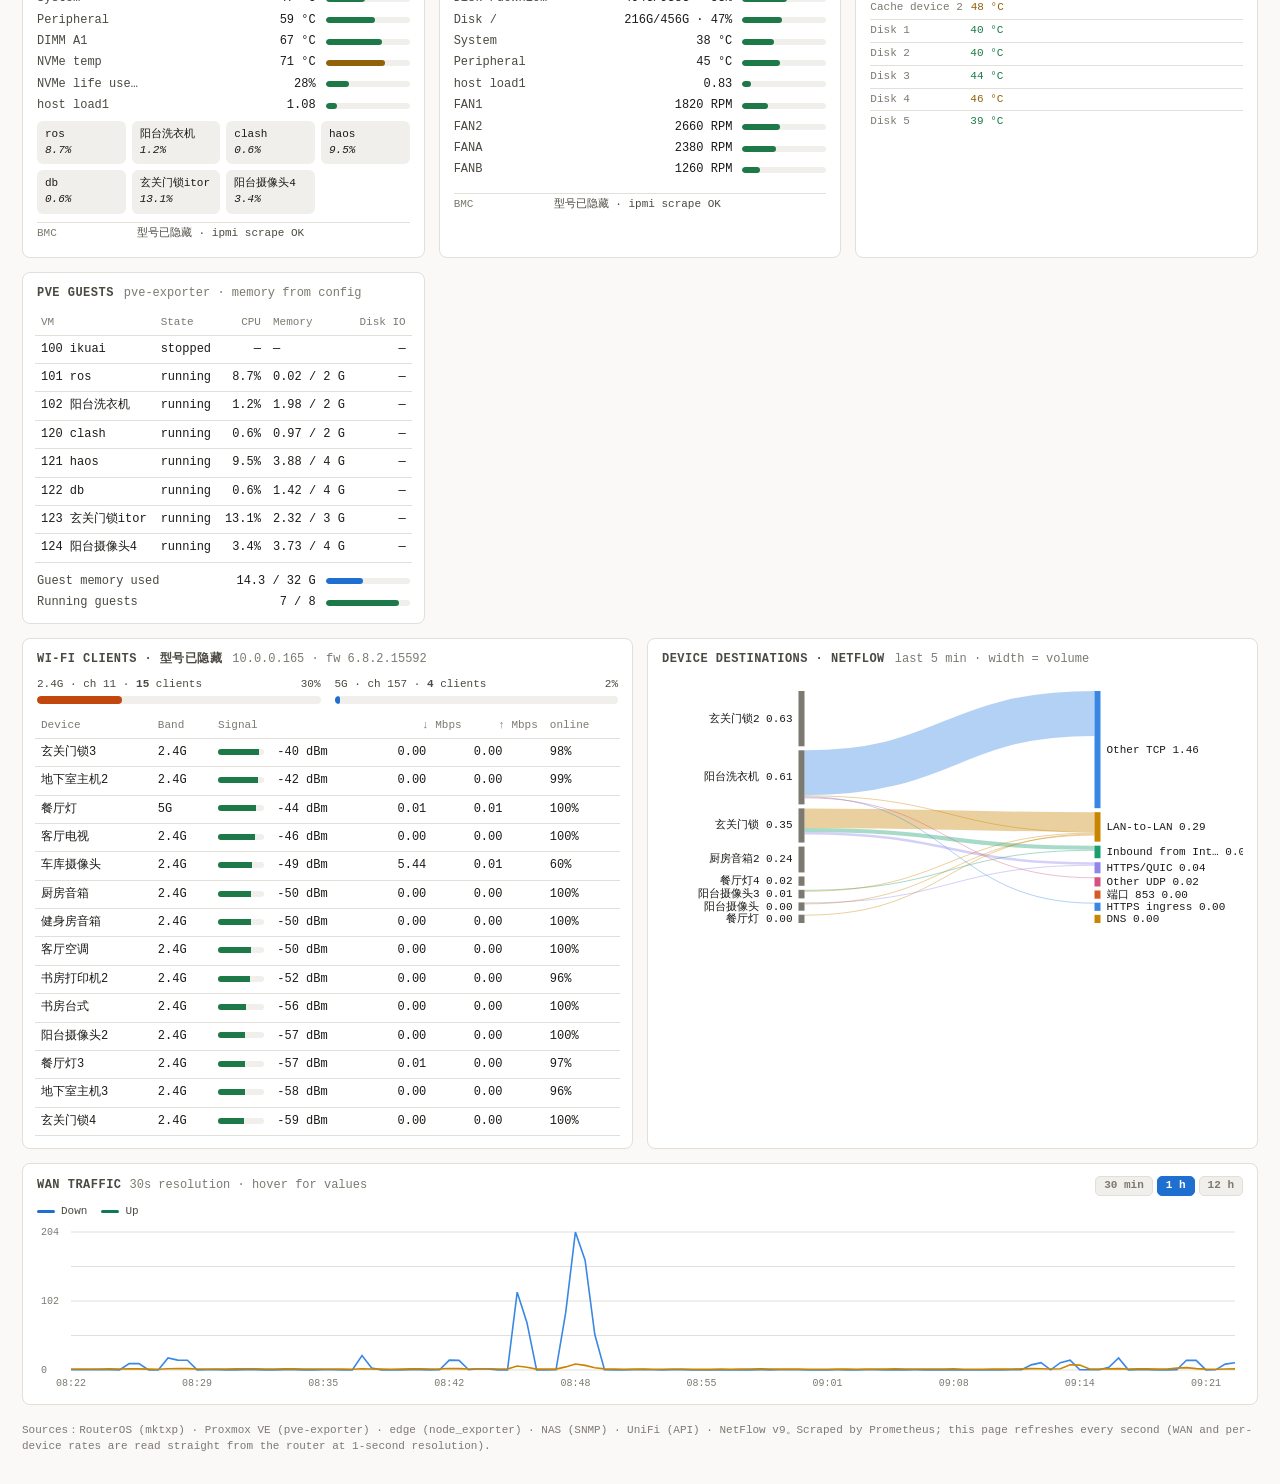
==== commit 07d24aff: "Demo snapshot with the split tunnel The public demo predated the bypass module entirely -- the featu" ====
--- a/docs/demo/index.html
+++ b/docs/demo/index.html
@@ -43,7 +43,7 @@
     </div>
     <svg class="map" id="map" viewBox="0 0 1100 560" role="img" aria-label="网络流量流向图"></svg>
   </div>
-  <div class="panel">
+  <div class="panel" id="p-events">
     <h2>实时事件 <span class="hint">接入 / 断开 / 漫游 / 突发 / 告警</span></h2>
     <ul class="feed" id="feed"></ul>
   </div>
--- a/docs/demo/css/style.css
+++ b/docs/demo/css/style.css
@@ -54,14 +54,22 @@
   svg.map .node .name { font-size: 11.5px; font-weight: 600; }
   svg.map .node .sub { font-size: 9.5px; fill: var(--text-muted); }
   svg.map .edge-bg { stroke: var(--line); stroke-width: 1; fill: none; }
-  svg.map .edge { fill: none; stroke-linecap: round; opacity: .95; }
+  svg.map .edge { fill: none; stroke-linecap: round; opacity: .95; pointer-events: none; }
+  svg.map .edge-bg { pointer-events: none; }
+  /* 悬停命中区: 不可见但比可见线宽得多, 空闲的细线也能停得住 */
+  svg.map .edge-hit { stroke: transparent; stroke-width: 14; fill: none; pointer-events: stroke; }
   svg.map .edge.idle { opacity: .18; }
   svg.map .elabel { font-size: 10px; fill: var(--text-secondary); font-variant-numeric: tabular-nums; paint-order: stroke; stroke: var(--surface-1); stroke-width: 3px; }
   svg.map .peer rect { fill: var(--surface-2); stroke: var(--line); rx: 4; }
   svg.map .peer .name { font-size: 10px; }
   svg.map .peer .sub { font-size: 9px; fill: var(--text-muted); }
   svg.map .dot { r: 3.2; }
-  .feed { list-style: none; margin: 0; padding: 0; max-height: 520px; overflow: auto; font-size: 12px; }
+  /* 长列表面板: 列表自身不参与撑高(height:0), 只填满由同行更高面板决定的行高;
+     滚动条隐藏但仍可滚 (Firefox: scrollbar-width, WebKit: ::-webkit-scrollbar) */
+  #p-events, #p-lan { display: flex; flex-direction: column; }
+  .feed { list-style: none; margin: 0; padding: 0; font-size: 12px;
+          flex: 1 1 auto; height: 0; min-height: 320px; overflow-y: auto; scrollbar-width: none; }
+  .feed::-webkit-scrollbar, .tscroll::-webkit-scrollbar { display: none; }
   .feed li { display: grid; grid-template-columns: 52px 10px 1fr; gap: 8px; padding: 6px 0; border-bottom: 1px solid var(--line); align-items: start; }
   .feed li .t { color: var(--text-muted); font-variant-numeric: tabular-nums; }
   .feed li .c { width: 10px; height: 10px; border-radius: 50%; margin-top: 4px; }
@@ -124,7 +132,8 @@
   /* --- 响应式: 表格独立横向滚动, 页面本身不横向滚动 --- */
   .tw { overflow-x: auto; -webkit-overflow-scrolling: touch; margin: 0 -2px; }
   /* overflow-y:auto 会让 overflow-x 隐式变成 auto, 冒出一条没用的横向滚动条 */
-  .tscroll { max-height: 340px; overflow-y: auto; overflow-x: hidden; }
+  .tscroll { flex: 1 1 auto; height: 0; min-height: 300px; overflow-y: auto; overflow-x: hidden;
+             scrollbar-width: none; }
   /* 设备名 + IP 分两行, 设备列吸收剩余宽度并省略超长部分, 否则数值列会被挤出面板 */
   #top-table { table-layout: fixed; width: 100%; }
   #top-table td:first-child { max-width: 0; overflow: hidden; text-overflow: ellipsis; white-space: nowrap; }
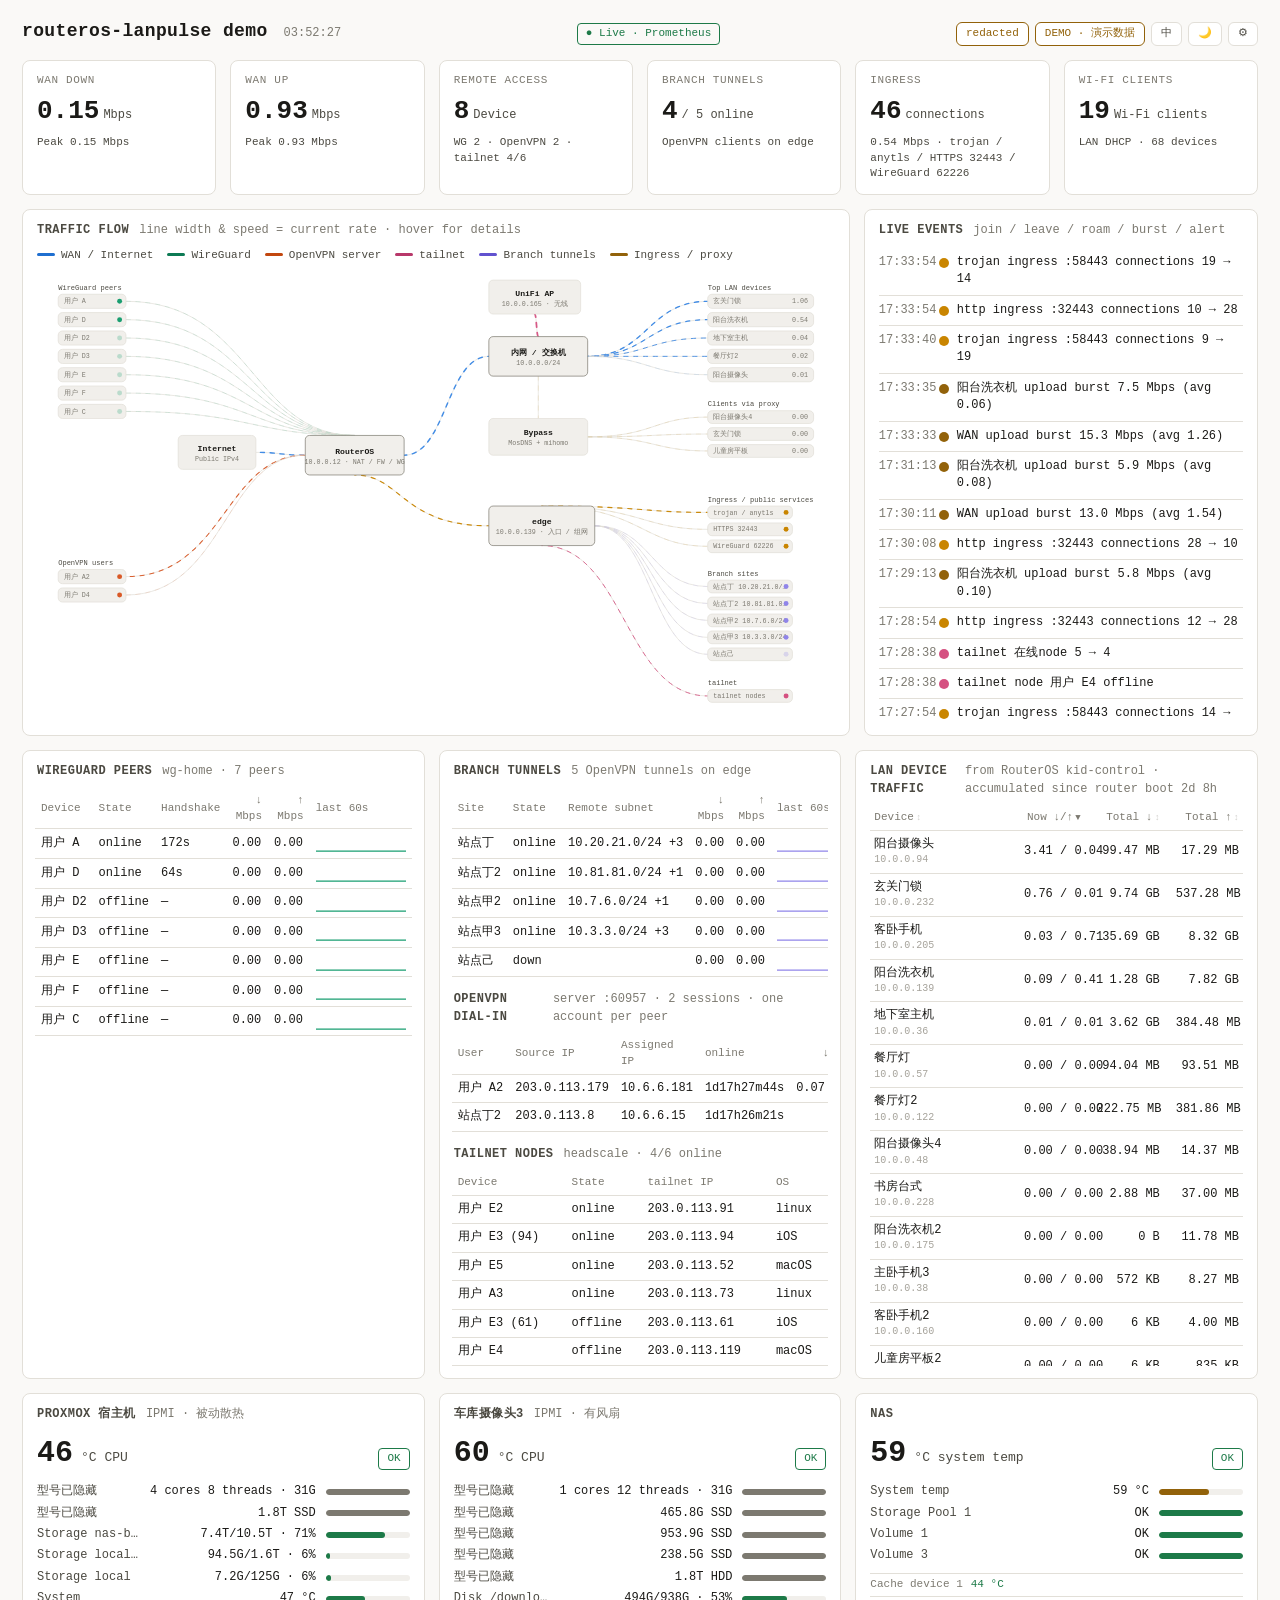
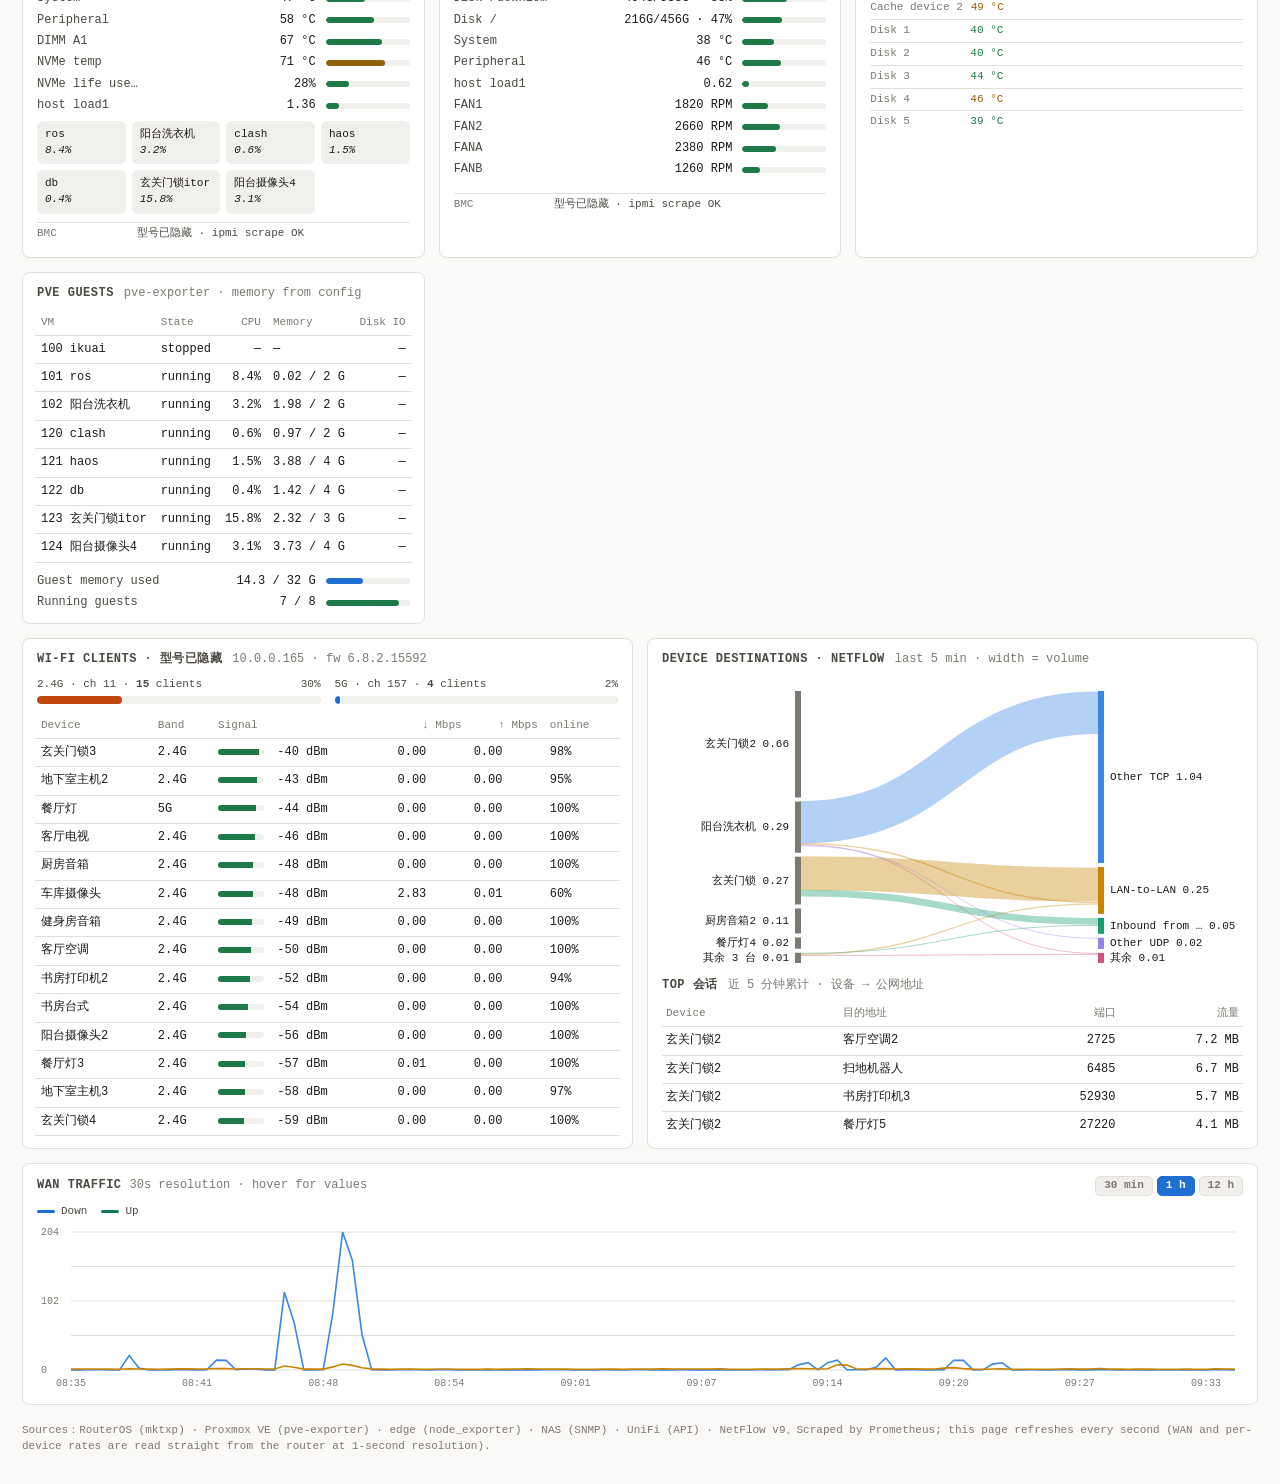
==== commit 3d5d99db: "Demo snapshot with the reworked NetFlow panel Co-Authored-By: Claude Fable 5 <noreply@anthropic.com>" ====
--- a/docs/demo/index.html
+++ b/docs/demo/index.html
@@ -99,7 +99,11 @@
   </div>
   <div class="panel" id="p-netflow">
     <h2>设备去向 · NetFlow <span class="hint">近 5 分钟 · 带宽 = 流量</span></h2>
-    <svg class="sankey" id="sankey" viewBox="0 0 560 260"></svg>
+    <svg class="sankey" id="sankey"></svg>
+    <h2 class="subh">Top 会话 <span class="hint">近 5 分钟累计 · 设备 → 公网地址</span></h2>
+    <div class="tscroll"><table id="sess-table"><thead><tr>
+      <th>设备</th><th>目的地址</th><th class="num">端口</th><th class="num">流量</th>
+    </tr></thead><tbody></tbody></table></div>
   </div>
 </section>
 
--- a/docs/demo/css/style.css
+++ b/docs/demo/css/style.css
@@ -121,7 +121,10 @@
   .util .lbl { font-size: 11px; color: var(--text-secondary); display: flex; justify-content: space-between; }
   .util .g { height: 8px; background: var(--surface-2); border-radius: 4px; overflow: hidden; margin-top: 3px; }
   .util .g i { display: block; height: 100%; border-radius: 4px; }
-  svg.sankey { width: 100%; height: 260px; display: block; }
+  #p-netflow { display: flex; flex-direction: column; }
+  svg.sankey { width: 100%; height: 300px; display: block; flex: none; }
+  #p-netflow .tscroll { min-height: 90px; }     /* 这个面板的表是次要内容, 兜底矮一点 */
+  .subh { margin: 12px 0 4px; }
   svg.sankey text { font-family: inherit; font-size: 11px; fill: var(--text-primary); }
   svg.sankey .small { font-size: 10px; fill: var(--text-muted); }
   svg.sankey path.flow { fill-opacity: .45; stroke: none; transition: d .6s; }
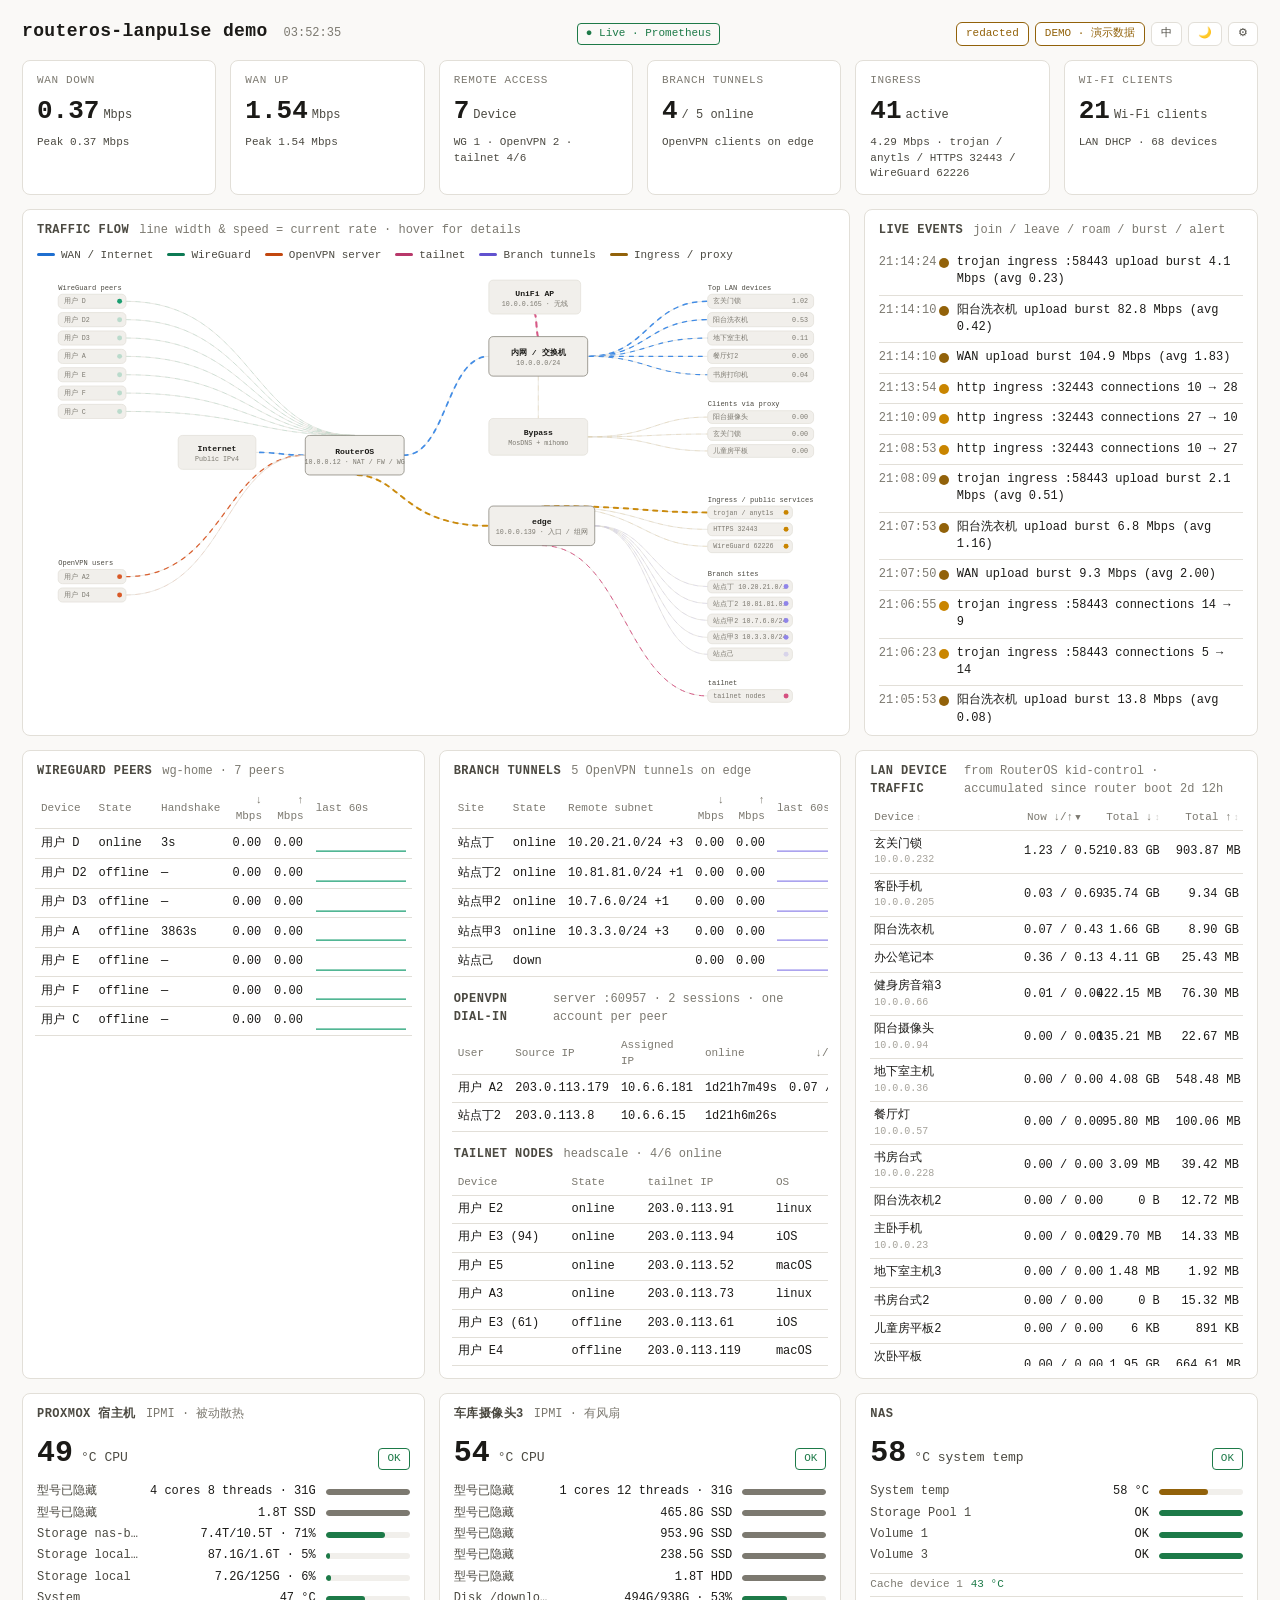
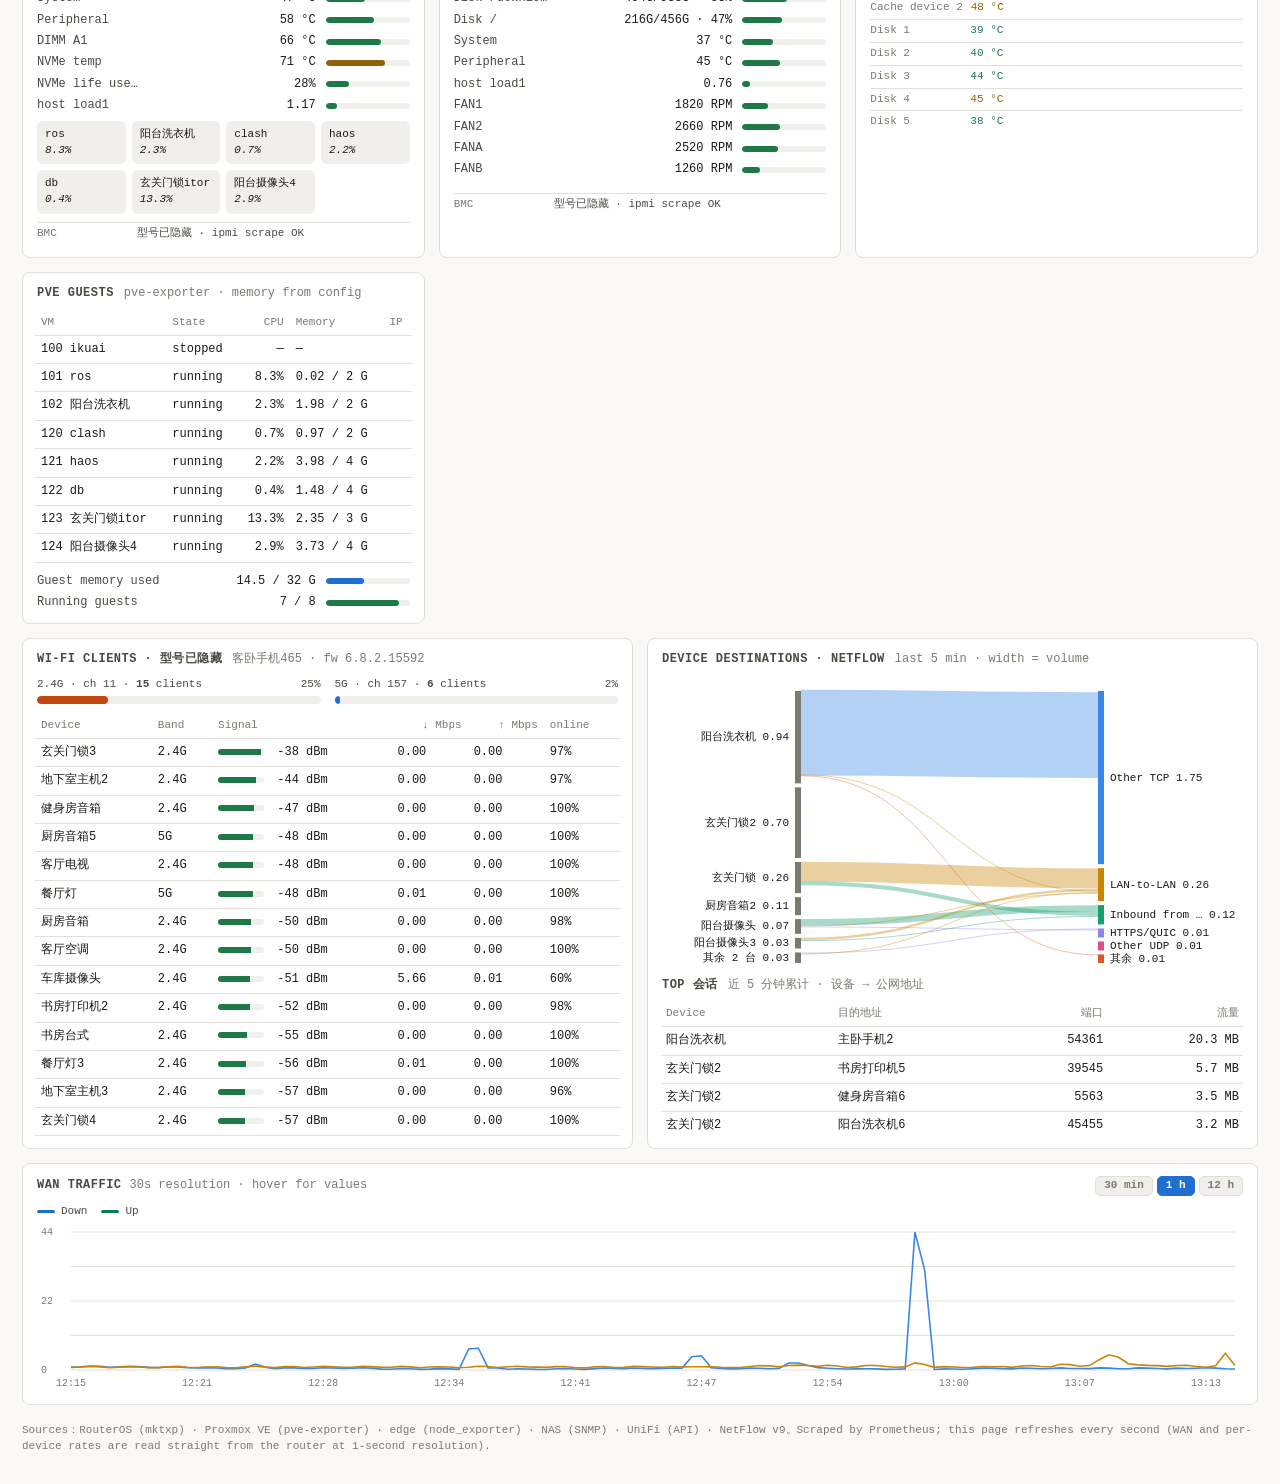
==== commit b7475d31: "Demo snapshot with VM IP column Co-Authored-By: Claude Fable 5 <noreply@anthropic.com> Claude-Sessio" ====
--- a/docs/demo/index.html
+++ b/docs/demo/index.html
@@ -84,7 +84,7 @@
   </div>
   <div class="panel" id="p-pve">
     <h2>PVE 虚拟机 <span class="hint">pve-exporter · 内存按配置值</span></h2>
-    <table id="vm-table"><thead><tr><th>VM</th><th>状态</th><th class="num">CPU</th><th>内存</th><th class="num">磁盘 IO</th></tr></thead><tbody></tbody></table>
+    <table id="vm-table"><thead><tr><th>VM</th><th>状态</th><th class="num">CPU</th><th>内存</th><th>IP</th></tr></thead><tbody></tbody></table>
     <div class="kv" style="margin-top:10px" id="pve-kv"></div>
   </div>
 </section>
--- a/docs/demo/css/style.css
+++ b/docs/demo/css/style.css
@@ -169,7 +169,7 @@
     #wifi-table th:nth-child(6), #wifi-table td:nth-child(6),
     #wg-table th:nth-child(6), #wg-table td:nth-child(6),
     #br-table th:nth-child(6), #br-table td:nth-child(6),
-    #vm-table th:nth-child(5), #vm-table td:nth-child(5) { display: none; }
+    #vm-table th:nth-child(4), #vm-table td:nth-child(4) { display: none; }
   }
 
   /* 首屏自检 */
